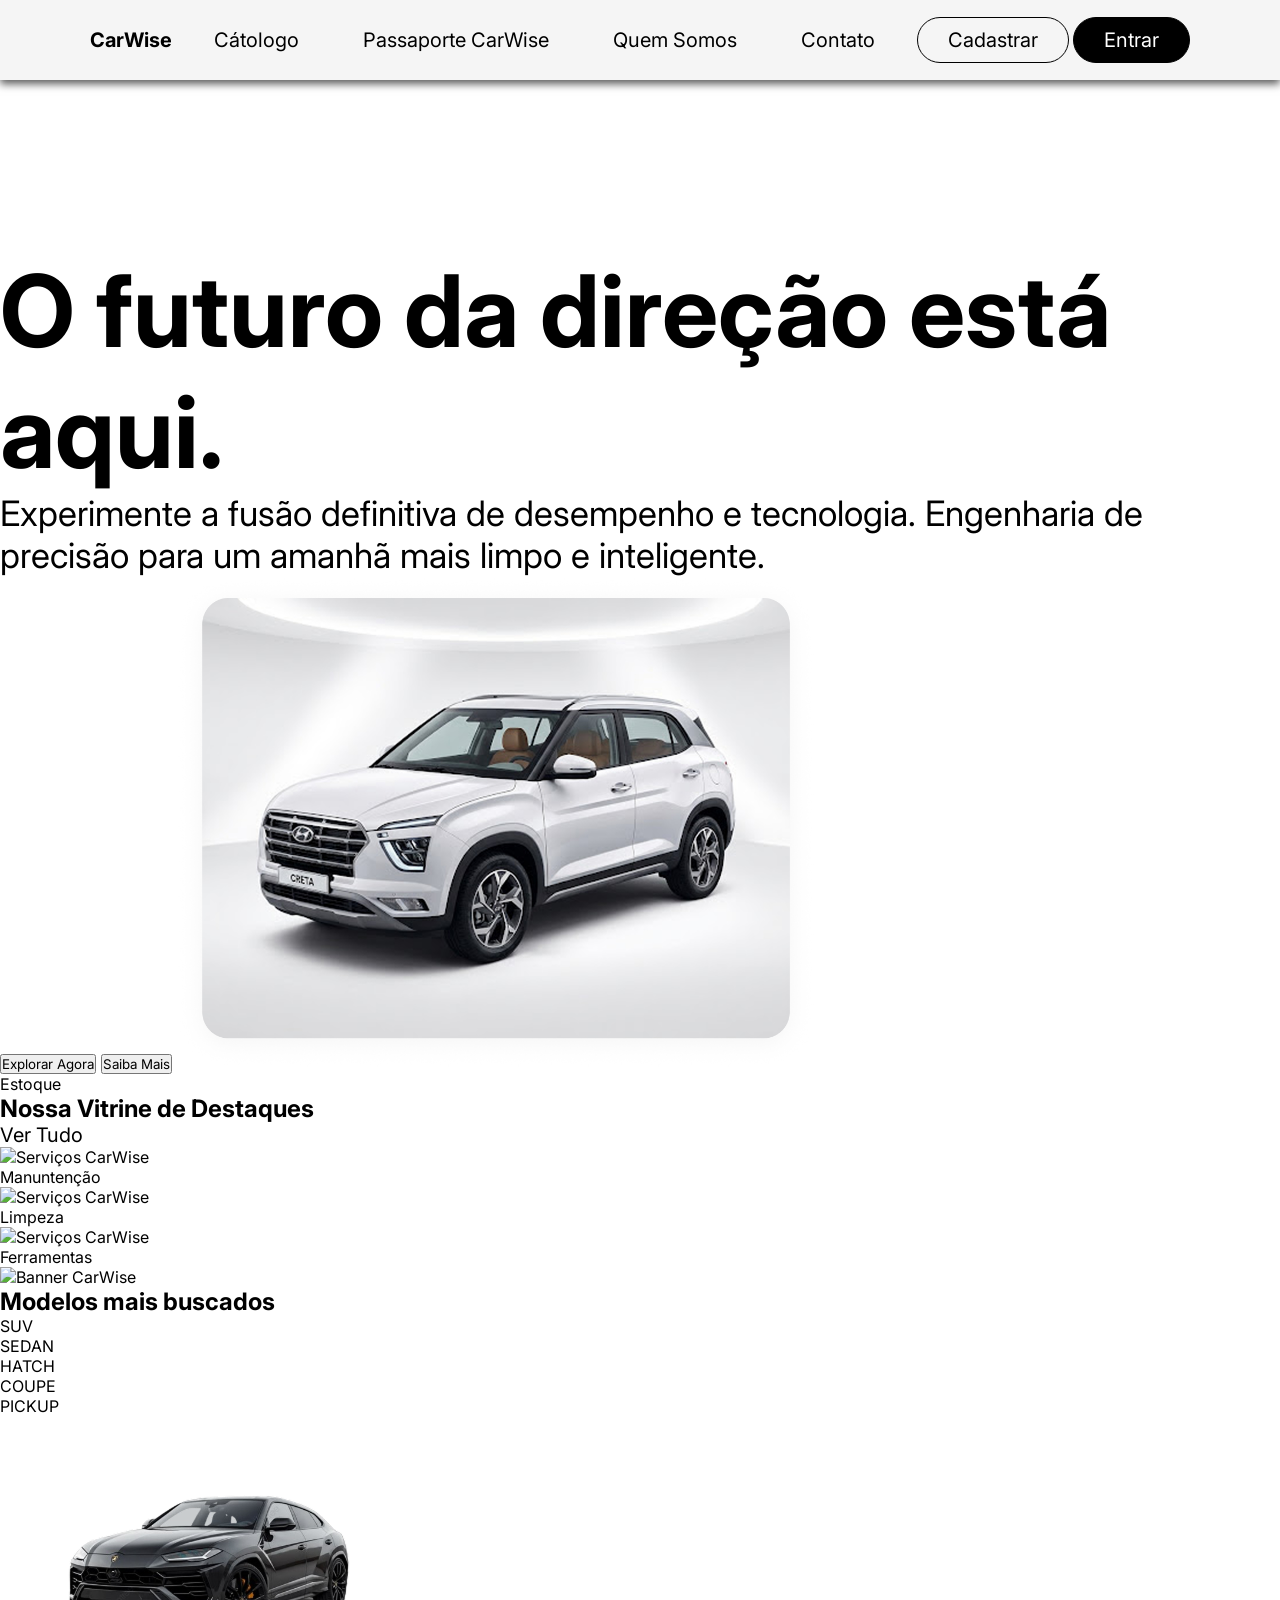
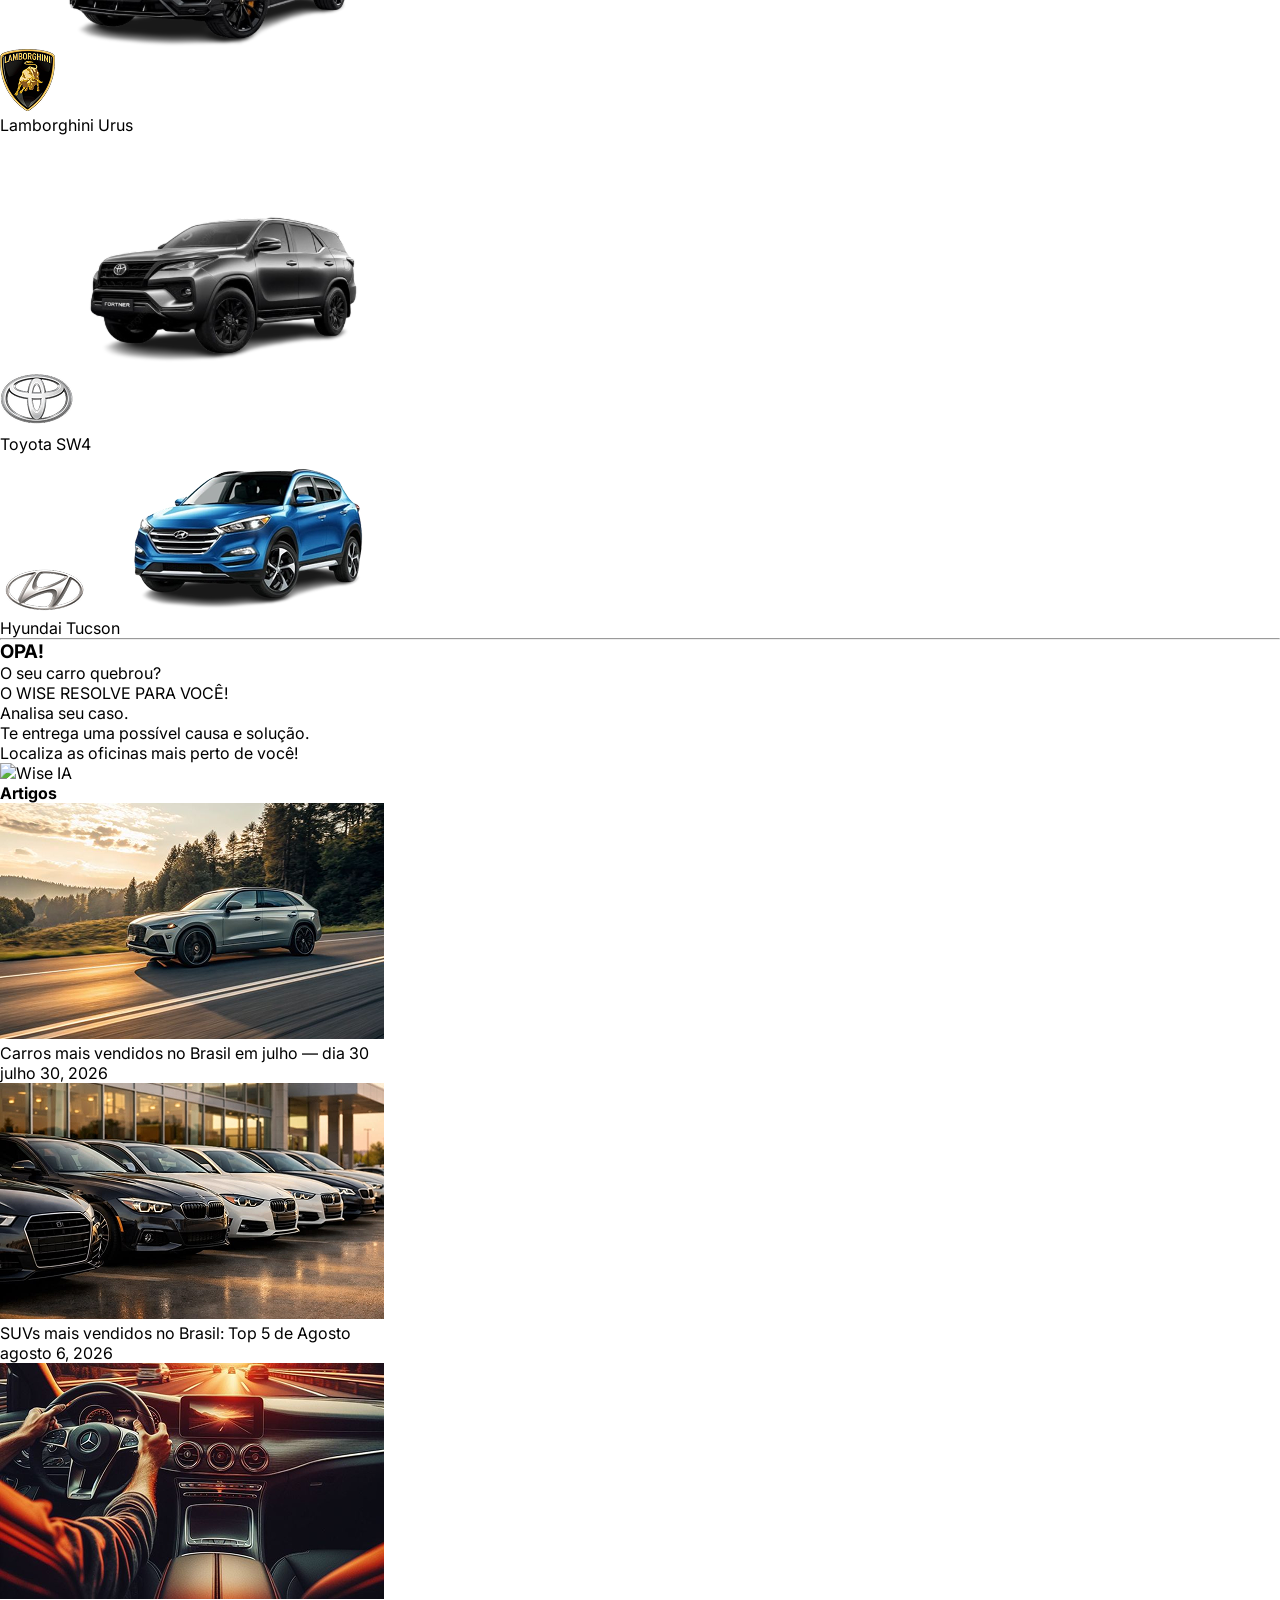
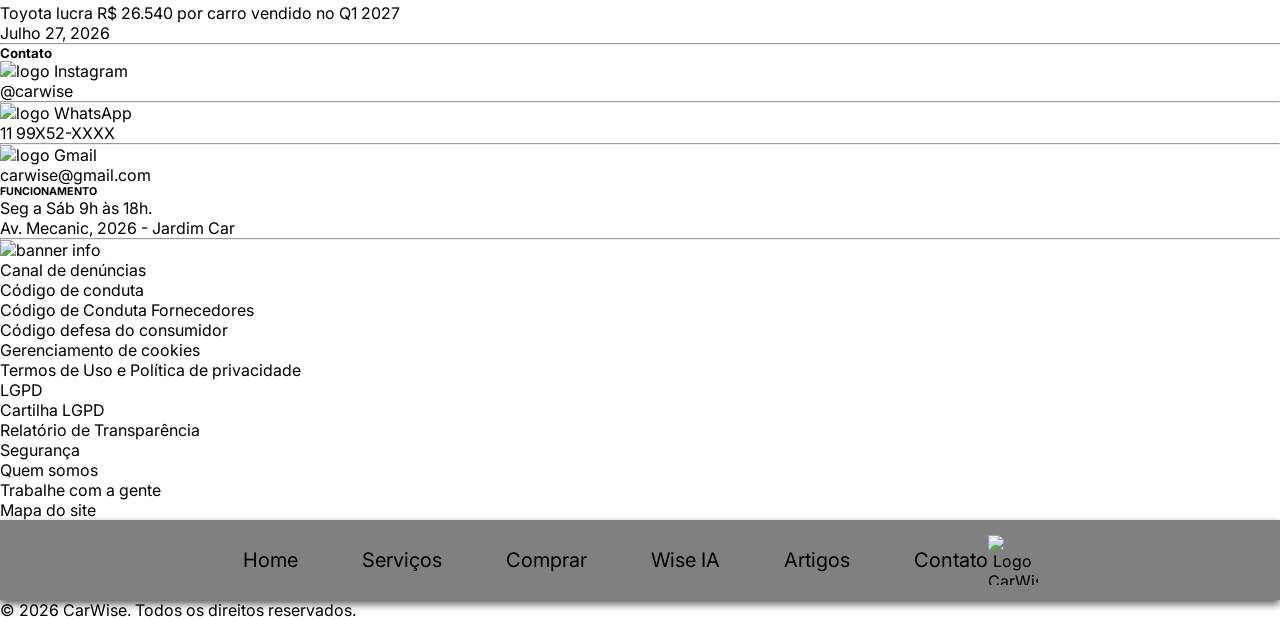
==== index.html @ f5002da4 "style(navBar):style navBar buttons" ====
<!DOCTYPE html>
<html lang="pt-br">

<head>
    <meta charset="UTF-8">
    <meta name="viewport" content="width=device-width, initial-scale=1.0">
    <title>CarWise</title>
    <link rel="stylesheet" href="assets/css/main.css">

    <link rel="preconnect" href="https://fonts.googleapis.com">
    <link rel="preconnect" href="https://fonts.gstatic.com" crossorigin>
    <link href="https://fonts.googleapis.com/css2?family=Inter:ital,opsz,wght@0,14..32,100..900;1,14..32,100..900&display=swap" rel="stylesheet">

    <!--  O 'defer' faz o script rodar só DEPOIS do HTML carregar,
   evitando erros e deixando o site mais rápido -->
    <script src="assets/js/main.js" defer></script>
</head>

<body id="home"> <!-- style="background-color: black;"> -->   <!-- ID para o link de navegação -->
    <header>
        <nav class="top_navbar"> <!-- Barra de navegação -->

                <a href="index.html"> <!-- Link para a página inicial -->
                    <p><strong>CarWise</strong></p>
                </a>    
            
            <ul class="nav-links"> <!-- Links de navegação -->
                <li><a href="#catalogo">Cátologo</a></li> 
                <li><a href="#passportecarwise">Passaporte CarWise</a></li>
                <li><a href="#comprar">Quem Somos</a></li>
                <li><a href="#wiseia">Contato</a></li>
            </ul>

            <div class="login"> <!-- Ícone de login e link para a página de login -->
                <a href="sign.html" target="_blank" class="login-cadastrar"> <button>Cadastrar</button></a>
                <a href="login.html" target="_blank" class="login-entrar"> <button>Entrar</button></a>
            </div>

            <button class="menu-button" type="button" aria-label="Abrir menu"> <!-- Botão para abrir o menu em telas menores-->
                <img src="assets/images/menu_icon.png" alt="Menu" class="menu-icon"> <!-- pessoal do back me perdoem -->
            </button>

        </nav>
    </header>

    <main>

        <section class="banner1"> <!-- Primeiro Banner do site -->

            <h1>
                O futuro da direção está aqui.
            </h1> 

            <p>Experimente a fusão definitiva de desempenho e tecnologia. Engenharia de precisão para um amanhã
                mais limpo e inteligente.
            </p>

            <a href="" target="_blank"> <button>Explorar Agora</button> </a>
            <a href="" target="_blank"> <button>Saiba Mais</button></a>


            <img src="assets/images/filhofolhas.jpg" alt="">

        </section>


        <section id="stock" class="stock"> <!-- Seção de serviços -->
            <p>Estoque</p>
            
            <h2>Nossa Vitrine de Destaques</h2>

            <a href="">Ver Tudo</a>

            <div class="stock_car_1">
                <img src="assets/images/servico_1.png" alt="Serviços CarWise">
                <p>Manuntenção</p>
            </div>

            <div class="stock_car_2">
                <img src="assets/images/servico_2.png" alt="Serviços CarWise">
                <p>Limpeza</p>
            </div>

            <div class="stock_car_3">
                <img src="assets/images/servico_3.png" alt="Serviços CarWise">
                <p>Ferramentas</p>
            </div>
        </section>

        <section class="banner2"> <!-- Segundo Banner do site -->
            <img src="assets/images/banner2.png" alt="Banner CarWise">
        </section>

        <section id="comprar" class="Catalogo"> <!-- Catálogo de modelos mais buscados -->
            <ul class="modelos_buscados"> <!-- modelos mais buscados -->
                <h2>Modelos mais buscados</h2>
                <li><p>SUV</p></li>
                <li><p>SEDAN</p></li>
                <li><p>HATCH</p></li>
                <li><p>COUPE</p></li>
                <li><p>PICKUP</p></li>
            </ul>
            <div class="lamborghini"> <!-- opção Lamborghini -->
                <img src="assets/images/lamborghini_logo.png" alt="Lamborghini">
                <img src="assets/images/lamborghini_car.png" alt="Lamborghini">
                <p>Lamborghini Urus</p> 
            </div>

            <div class="toyota"> <!-- opção Toyota -->
                <img src="assets/images/toyota_logo.png" alt="Toyota"> 
                <img src="assets/images/toyota_car.png" alt="Toyota">
                <p>Toyota SW4</p> 
            </div>

            <div class="hyundai"> <!-- opção Hyundai -->
                <img src="assets/images/hyundai_logo.png" alt="Hyundai">
                <img src="assets/images/hyundai_car.png" alt="Hyundai">
                <p>Hyundai Tucson</p> 
            </div>  
        </section>

        <hr>

        <section id="wiseia" class="wiseAi"> <!-- Seção Wise IA -->
            <h3>OPA!</h3> 
            <p>O seu carro quebrou?</p>
            <p>O WISE RESOLVE PARA VOCÊ!</p>

            <ul> <!-- Lista de funcionalidades do Wise IA -->
                <li>Analisa seu caso.</li>
                <li>Te entrega uma possível causa e solução.</li>
                <li>Localiza as oficinas mais perto de você!</li>
            </ul>
            
            <img src="assets/images/wise_man.png" alt="Wise IA">
        </section>

        <section id="artigos" class="artigos"> <!-- Seção de Artigos -->

            <h4>Artigos</h4>

            <div class="artigo1">
                <img src="assets/images/art1.png" alt="Artigo 1">
                <p>Carros mais vendidos no Brasil em julho — dia 30</p>
                <p>julho 30, 2026</p>
            </div>

            <div class="artigo2">
                <img src="assets/images/art2.png" alt="Artigo 2">
                <p>SUVs mais vendidos no Brasil: Top 5 de Agosto</p>
                <p>agosto 6, 2026</p>
            </div>

            <div class="artigo3">
                <img src="assets/images/art3.png" alt="Artigo 3">
                <p>Toyota lucra R$ 26.540 por carro vendido no Q1 2027</p> 
                <p>Julho 27, 2026</p>
            </div>
        </section>

        <hr>

        <section id="contato" class="contato"> <!-- Seção de Contato -->
            <h5>Contato</h5>
            <div class="secao1">

                <div class="instagram">
                    <img src="assets/images/instagram.png" alt="logo Instagram">
                    <p>@carwise</p>
                </div>

                <hr>

                <div class="whatsapp">
                    <img src="assets/images/whatsapp.png" alt="logo WhatsApp">
                    <p>11 99X52-XXXX</p>
                </div>

                <hr>

                <div class="gmail">
                    <img src="assets/images/o-email.png" alt="logo Gmail">
                    <p>carwise@gmail.com</p>
                </div>

            </div>

            <div class="linha-vertical"></div>

            <div class="secao2">
                <h6>FUNCIONAMENTO</h6>
                <p>Seg a Sáb 9h às 18h.</p>
                <p>Av. Mecanic, 2026 - Jardim Car</p>
            </div>
        </section>

        <hr>

        <section class="infos"> <!-- Seção de informações adicionais -->
            <img src="assets/images/bannerinfo.png" alt="banner info">
            <ul>
                <li>Canal de denúncias</li>
                <li>Código de conduta</li>
                <li>Código de Conduta Fornecedores</li>
                <li>Código defesa do consumidor</li>
                <li>Gerenciamento de cookies</li>
                <li> Termos de Uso e Política de privacidade</li>
                <li>LGPD</li>
                <li>Cartilha LGPD</li>
                <li>Relatório de Transparência</li>
                <li>Segurança</li>
                <li>Quem somos</li>
                <li>Trabalhe com a gente</li>
                <li>Mapa do site</li>
            </ul>
        </section>
    </main>
     <footer> <!-- Rodapé do site -->
            <nav  class="end_nav_bar"> <!-- Barra de navegação final -->
                <ul class="nav-links"> <!-- Links de navegação -->
                    <li><a href="#home">Home</a></li> 
                    <li><a href="#servicos">Serviços</a></li>
                    <li><a href="#comprar">Comprar</a></li>
                    <li><a href="#wiseia">Wise IA</a></li>
                    <li><a href="#artigos">Artigos</a></li>
                    <li><a href="#contato">Contato</a></li>
                </ul>

                <img src="assets/images/icon_azul.png" alt="Logo CarWise" class="logo">
                
            </nav>
            <p>© 2026 CarWise. Todos os direitos reservados.</p> </footer>
        </footer>
</body>
</html>
---- assets/css/main.css ----
* { /* aplica regra a todos os elementos */
    margin: 0;
    padding: 0;
    box-sizing: border-box;
    font-family: "Inter", sans-serif;
}

html, body { /* esconder barra de rolagem horizontal*/
    overflow-x: hidden;
}

#home {
    background-color: #FFFF;
}

nav { /* Se o vs pedir pra você colocar position:fixed aqui não escute!!!!!! */
    background-color: gray;
    display: flex;
    justify-content: space-between;
    padding: 0 7%;
    align-items: center; 
    box-shadow: 0px 4px 8px rgba(0, 0, 0, 0.644);
    Width: 100%;
    height: 80px;
    text-align: center;
    z-index: 2;
}

.top_navbar {
    background-color: whitesmoke;
    position: fixed;
    display: flex;
    justify-content: space-between;
    padding: 0 7%;
    align-items: center; 
    box-shadow: 0px 4px 8px rgba(0, 0, 0, 0.644);
    width: 100%;
    height: 80px;
    text-align: center;
    top: 0px;
    left: 0px;
    z-index: 2;
}

.end_nav_bar {
    background-color: gray;
    display: flex;
    justify-content: center;
    padding: 0 7%;
    align-items: center; 
    box-shadow: 0px 4px 8px rgba(0, 0, 0, 0.644);
    width: 100%;
    height: 80px;
    text-align: center;
    z-index: 2;
}

.nav-links {
    display: flex;
    justify-content: center;
    align-items: center;
    list-style: none;
    gap: 5vw;
}

.login a button {
    border: 1px solid #000000;
    border-radius: 60px;
    padding: 10px 30px;
    text-decoration: none;
    font-size: 20px;
}

.login-cadastrar button {
    background-color: transparent;
}

.login-entrar button {
    background-color: black;
    color: white;
}

.menu-button { /* Estilo do botão do menu */
    display: none;
}

.menu-icon { /* Estilo do ícone do menu */
    width: 35px;
    height: 35px;
}

@media (max-width: 1245px) { /* Estilos para telas com largura máxima de 1245px */
    .nav-links,
    .login {
        display: none;
    }

    .menu-button {
        display: block;
        background: transparent;
        border: none;
    }

    .end_nav_bar {
        display: none;
    }
}

a {
    text-decoration: none;
    color: black;
    font-size: 20px;
}

.logo {
    width: 50px;
    height: 50px;
}

.logo a {
    font-family: 'Segoe UI', Tahoma, Geneva, Verdana, sans-serif;
    display: flex;
    align-items: center;
    gap: 10px;
}

.banner1 img {
    width: 50%;
    height: 50%;
}

.search-bar {
    position: relative;
    max-width: 1000px;
    margin: 30px auto 0;
    margin-top: 160px;
    display: flex;
    align-items: center;
    background: #737373;
    border: 2px solid #0c007B;
    border-radius: 999px;
    overflow: hidden;
}

.search-button {
    width: 72px;
    height: 72px;
    border: none;
    background: transparent;
    cursor: pointer;
    align-items: center;
    justify-content: center;
}

.search-bar input {
    flex: 1;
    height: 72px;
    border: none;
    outline: none;
    background: transparent;
    color: #fff;
    font-size: 25px;
}

.search-bar input::placeholder {
    color: white;
}

h1 {
    color: black;
    font-size: 100px;
    text-align: left;
    margin-top: 250px;
}

.banner1 p {
    color: black;
    font-size: 35px;
    text-align: left;
}

.serviços {
    color: white;
    font-size: 50px;
    text-align: center;
}

.servico_1, .servico_2, .servico_3 {
    display: inline-block;
    width: 300px;
    height: 300px;
    margin: 100px;
}

.servico_1 img, .servico_2 img, .servico_3 img {
    width: 110%;
    height: auto; /* Mantém a proporção da imagem para não distorcer */
    object-fit: contain; /* Garante que a imagem se ajuste bem dentro do espaço */
    margin-bottom: 15px;
}
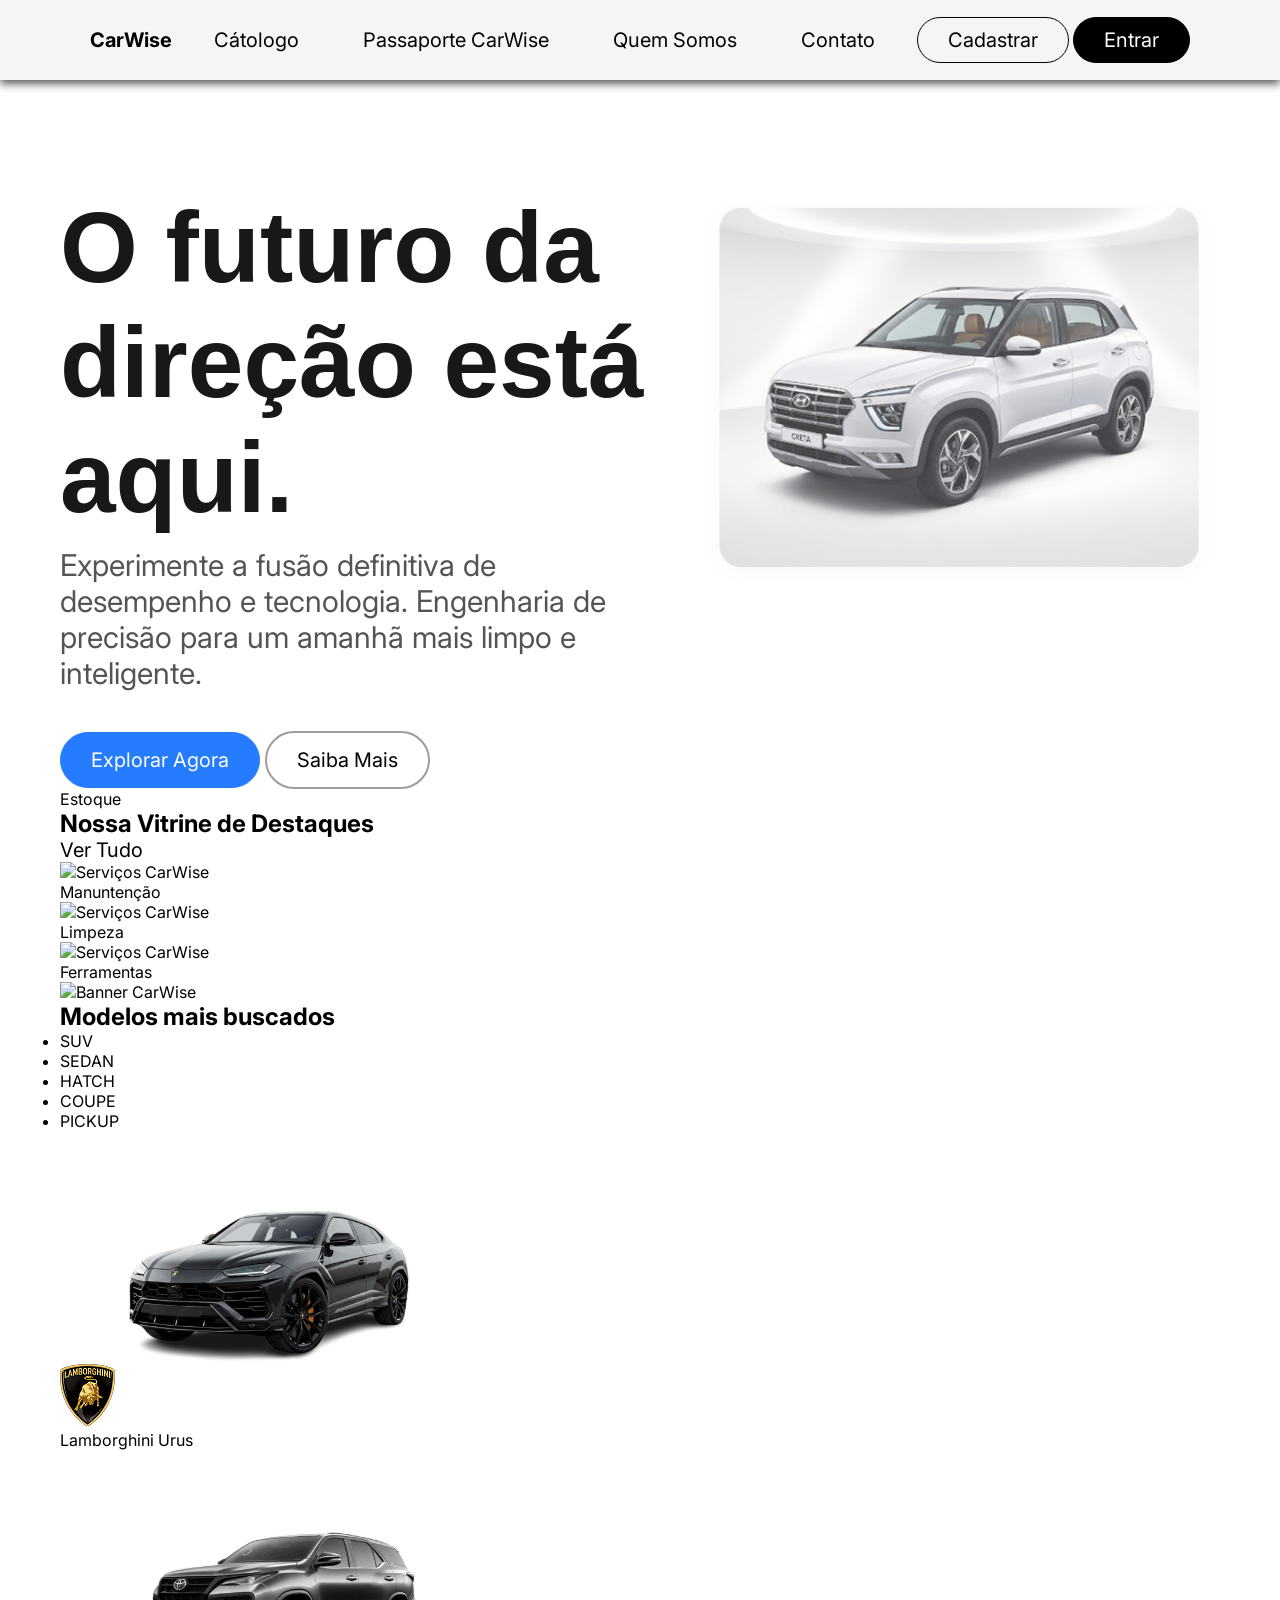
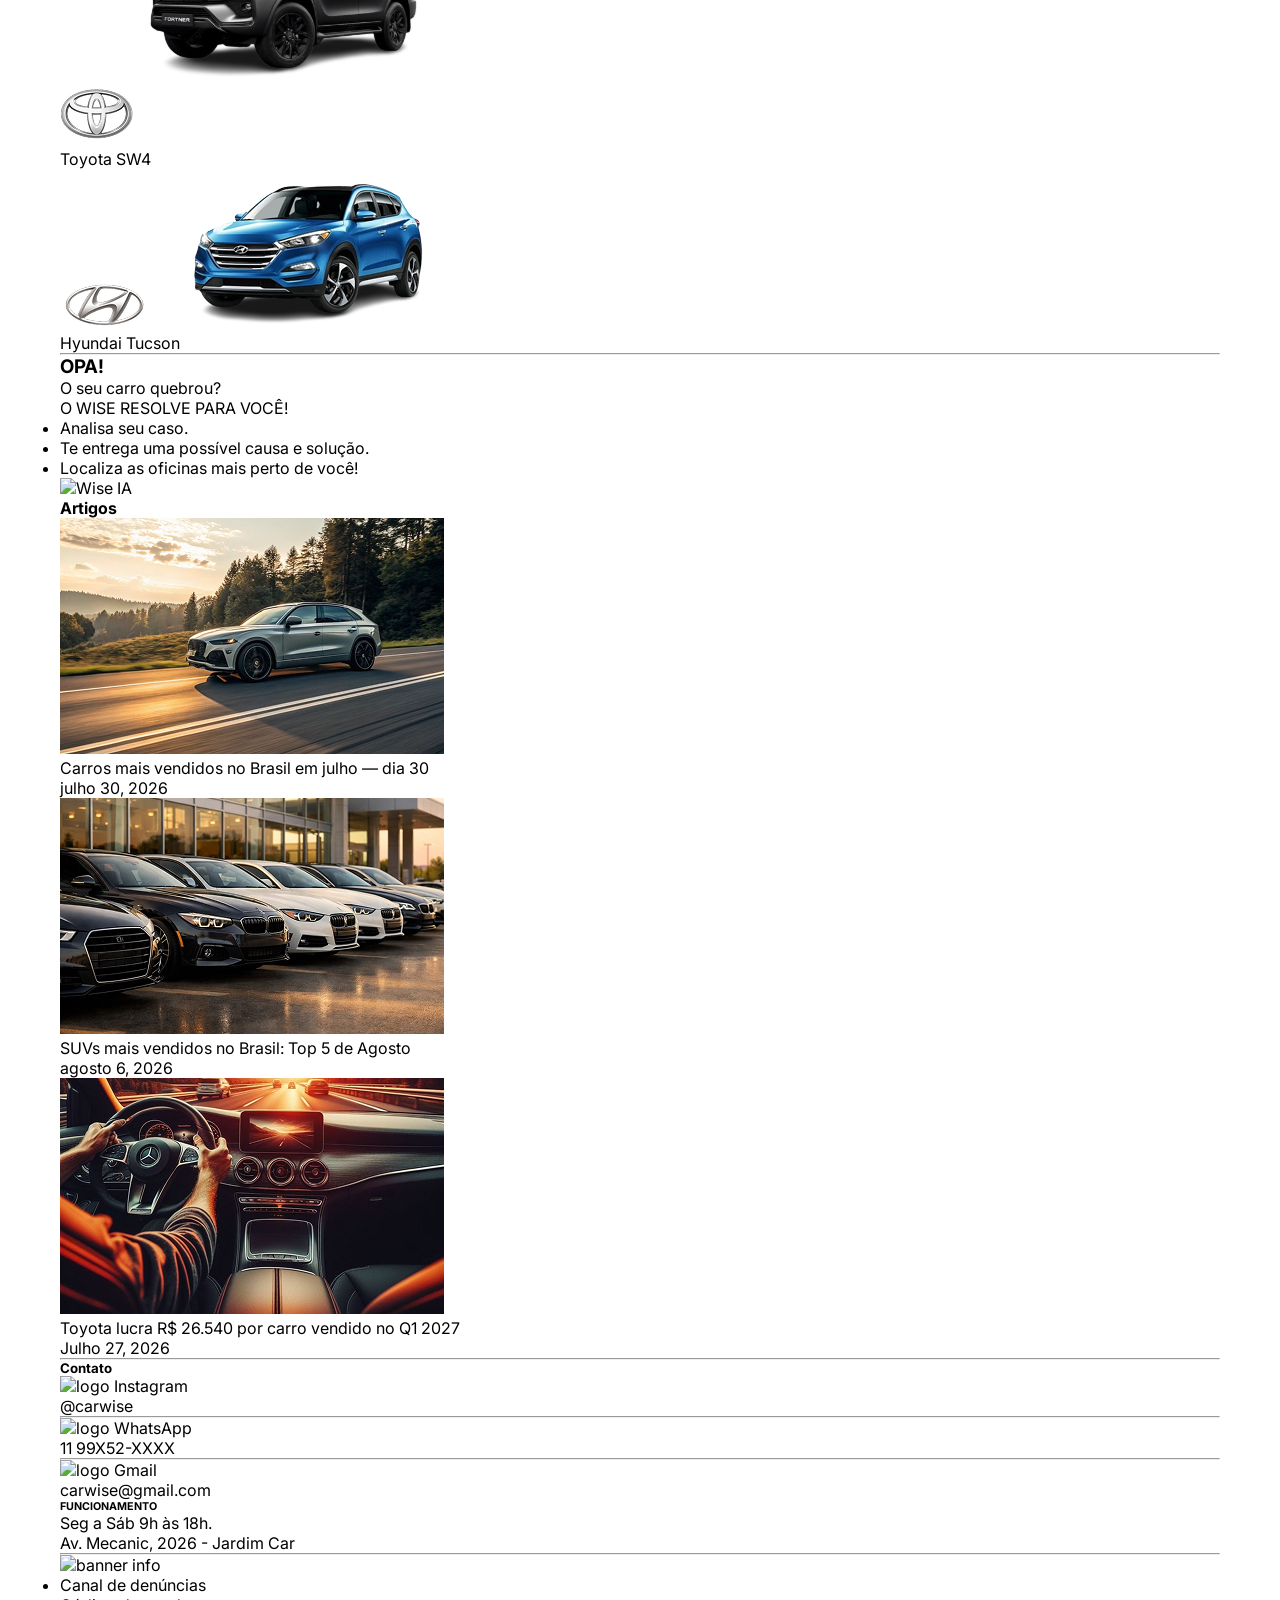
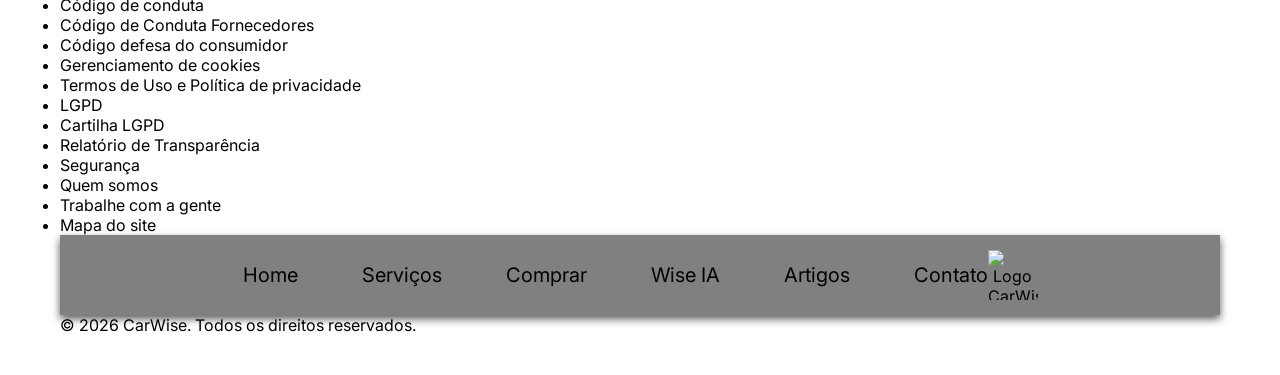
==== commit 5e52ba1a: "style(Hero Banner):style Hero Banner" ====
--- a/index.html
+++ b/index.html
@@ -46,18 +46,18 @@
     <main>
 
         <section class="banner1"> <!-- Primeiro Banner do site -->
-
-            <h1>
-                O futuro da direção está aqui.
-            </h1> 
-
-            <p>Experimente a fusão definitiva de desempenho e tecnologia. Engenharia de precisão para um amanhã
-                mais limpo e inteligente.
-            </p>
-
-            <a href="" target="_blank"> <button>Explorar Agora</button> </a>
-            <a href="" target="_blank"> <button>Saiba Mais</button></a>
-
+            <div>
+                <h1>
+                    O futuro da direção está aqui.
+                </h1> 
+
+                <p>Experimente a fusão definitiva de desempenho e tecnologia. Engenharia de precisão para um amanhã
+                    mais limpo e inteligente.
+                </p>
+
+                <a href="" target="_blank" class="banner1-explorar"> <button>Explorar Agora</button> </a>
+                <a href="" target="_blank" class="banner1-saibamais"> <button>Saiba Mais</button></a>
+            </div>
 
             <img src="assets/images/filhofolhas.jpg" alt="">
 
--- a/assets/css/main.css
+++ b/assets/css/main.css
@@ -7,6 +7,7 @@
 
 html, body { /* esconder barra de rolagem horizontal*/
     overflow-x: hidden;
+    padding: 20px 30px;
 }
 
 #home {
@@ -124,9 +125,55 @@
     gap: 10px;
 }
 
+.banner1 {
+    display: flex;
+    justify-content: left;
+    margin-top: 150px;
+}
+
+.banner1 div {
+    margin-right: 40px;
+}
+
+.banner1 div h1 {
+    color: #181818;
+    font-size: 100px;
+    font-family: Verdana, Geneva, Tahoma, sans-serif;
+}
+
+.banner1 div p {
+    color: rgb(85, 84, 84);
+    font-size: 30px;
+    margin-top: 12px;
+}
+
 .banner1 img {
-    width: 50%;
-    height: 50%;
+    width: 45%;
+    height: 45%;
+    opacity: 75%;
+}
+
+.banner1 button {
+    text-decoration: none;
+    padding: 15px 30px;
+    font-size: 20px;
+    margin-top: 40px;
+    border-radius: 60px;
+
+}
+
+.banner1-explorar button{
+    color: white;
+    background-color: #257cff;
+    border: 1px solid #257cff;
+    box-shadow: #000000;
+}
+
+.banner1-saibamais button {
+    color: black;
+    background-color: transparent;
+    border: 2px solid rgb(156, 156, 156);
+    box-shadow: #000000;
 }
 
 .search-bar {
@@ -166,19 +213,6 @@
     color: white;
 }
 
-h1 {
-    color: black;
-    font-size: 100px;
-    text-align: left;
-    margin-top: 250px;
-}
-
-.banner1 p {
-    color: black;
-    font-size: 35px;
-    text-align: left;
-}
-
 .serviços {
     color: white;
     font-size: 50px;
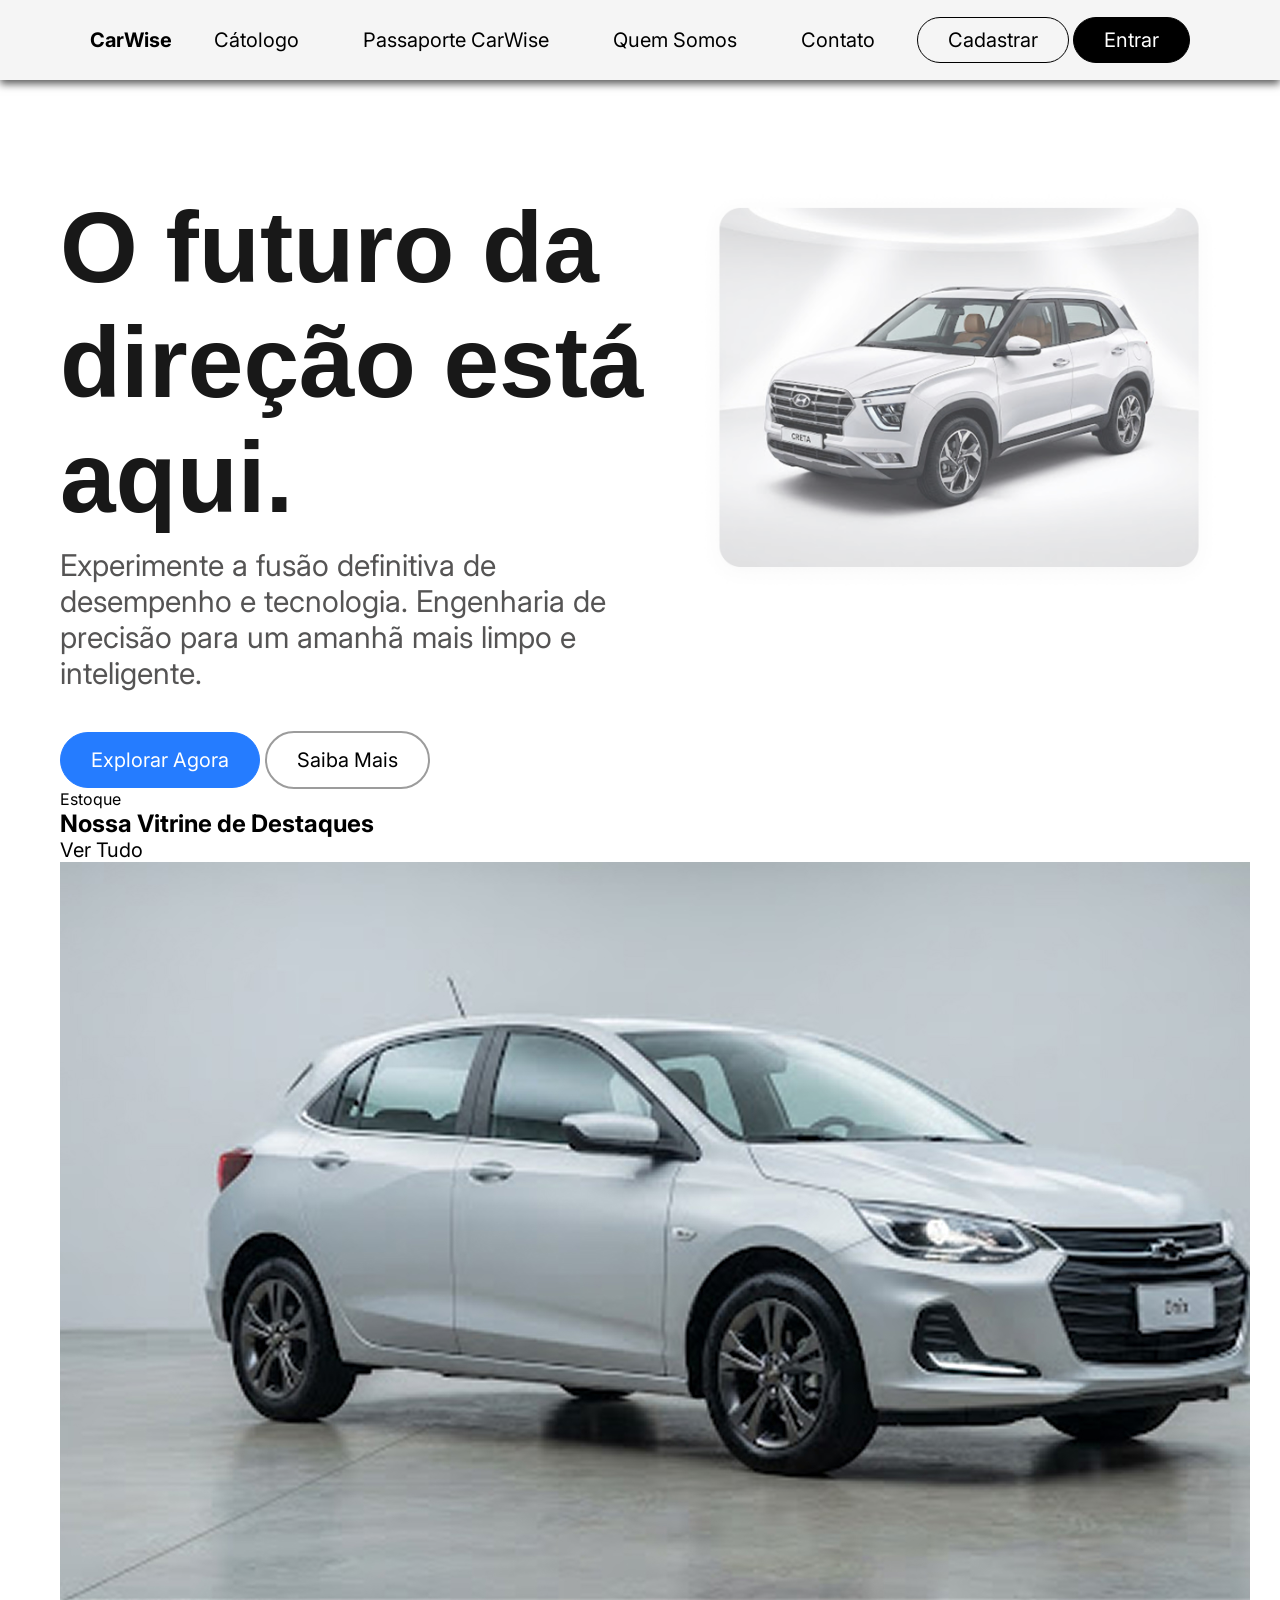
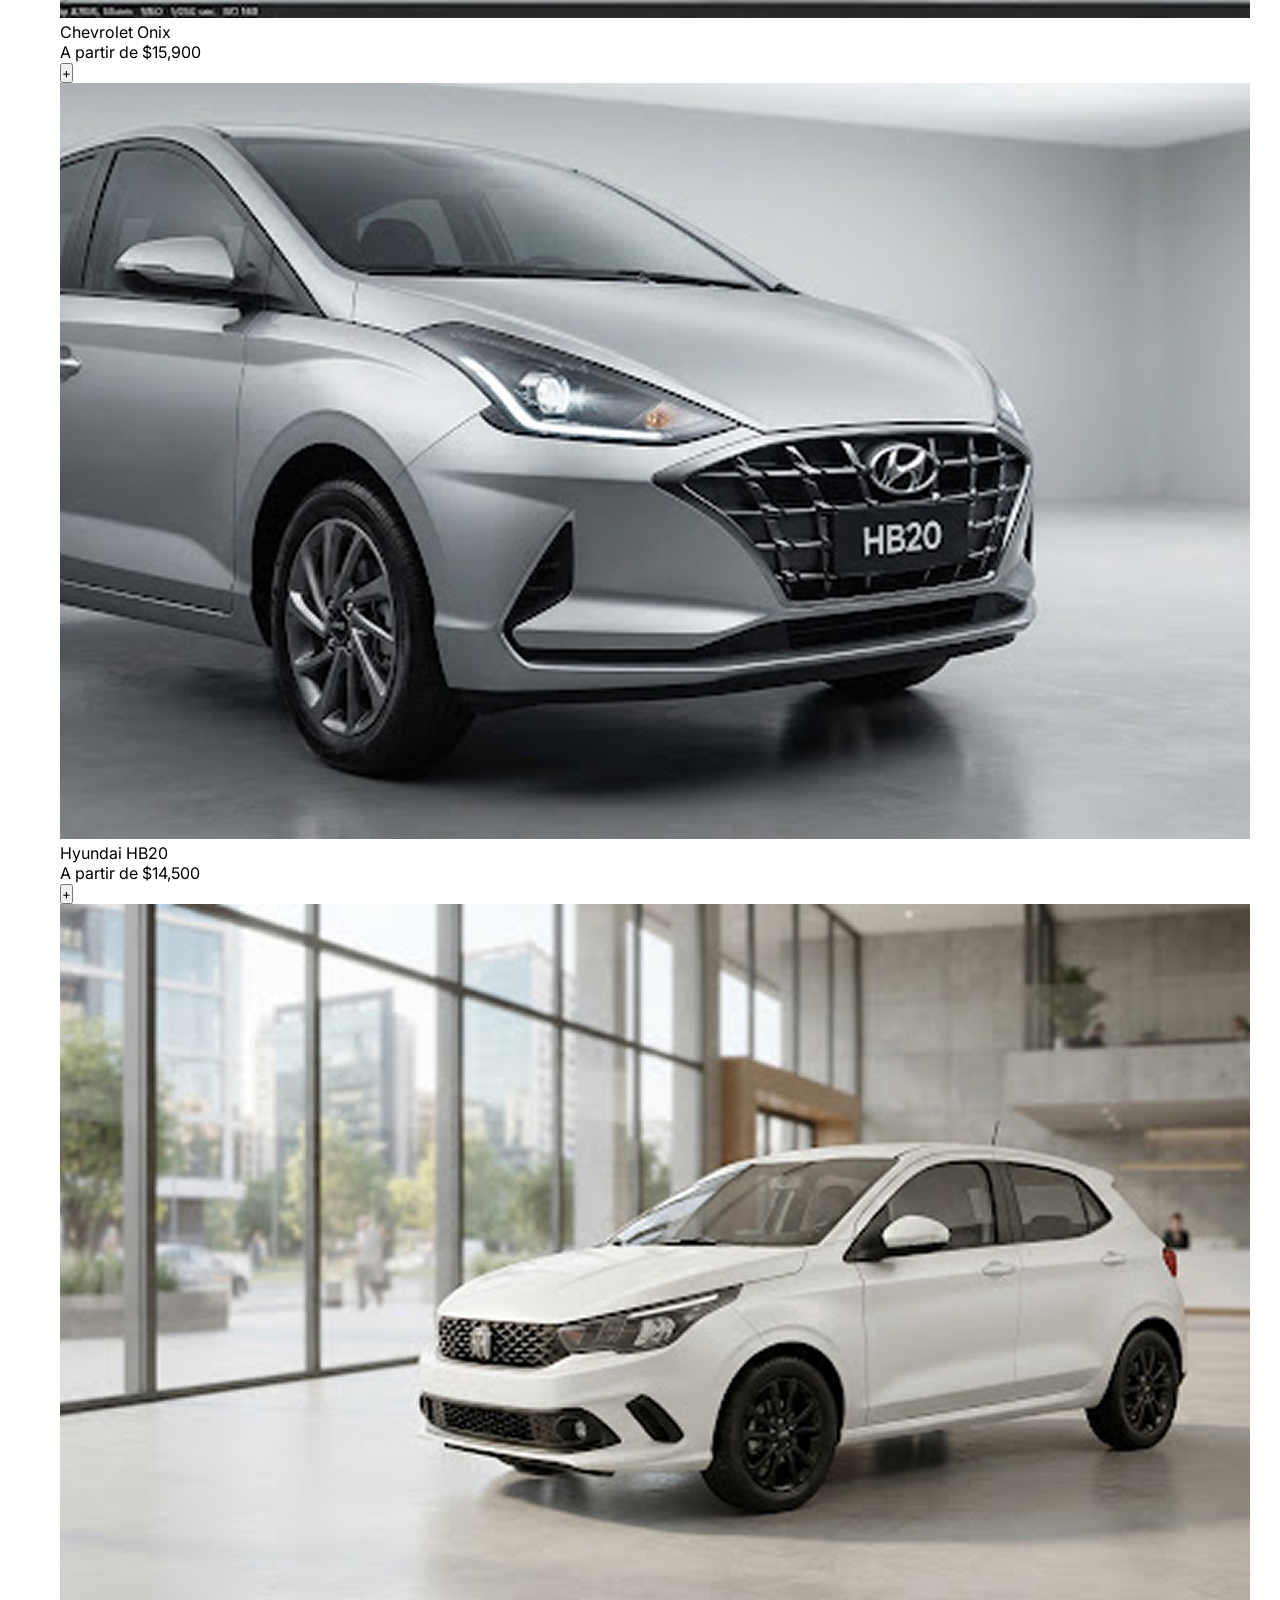
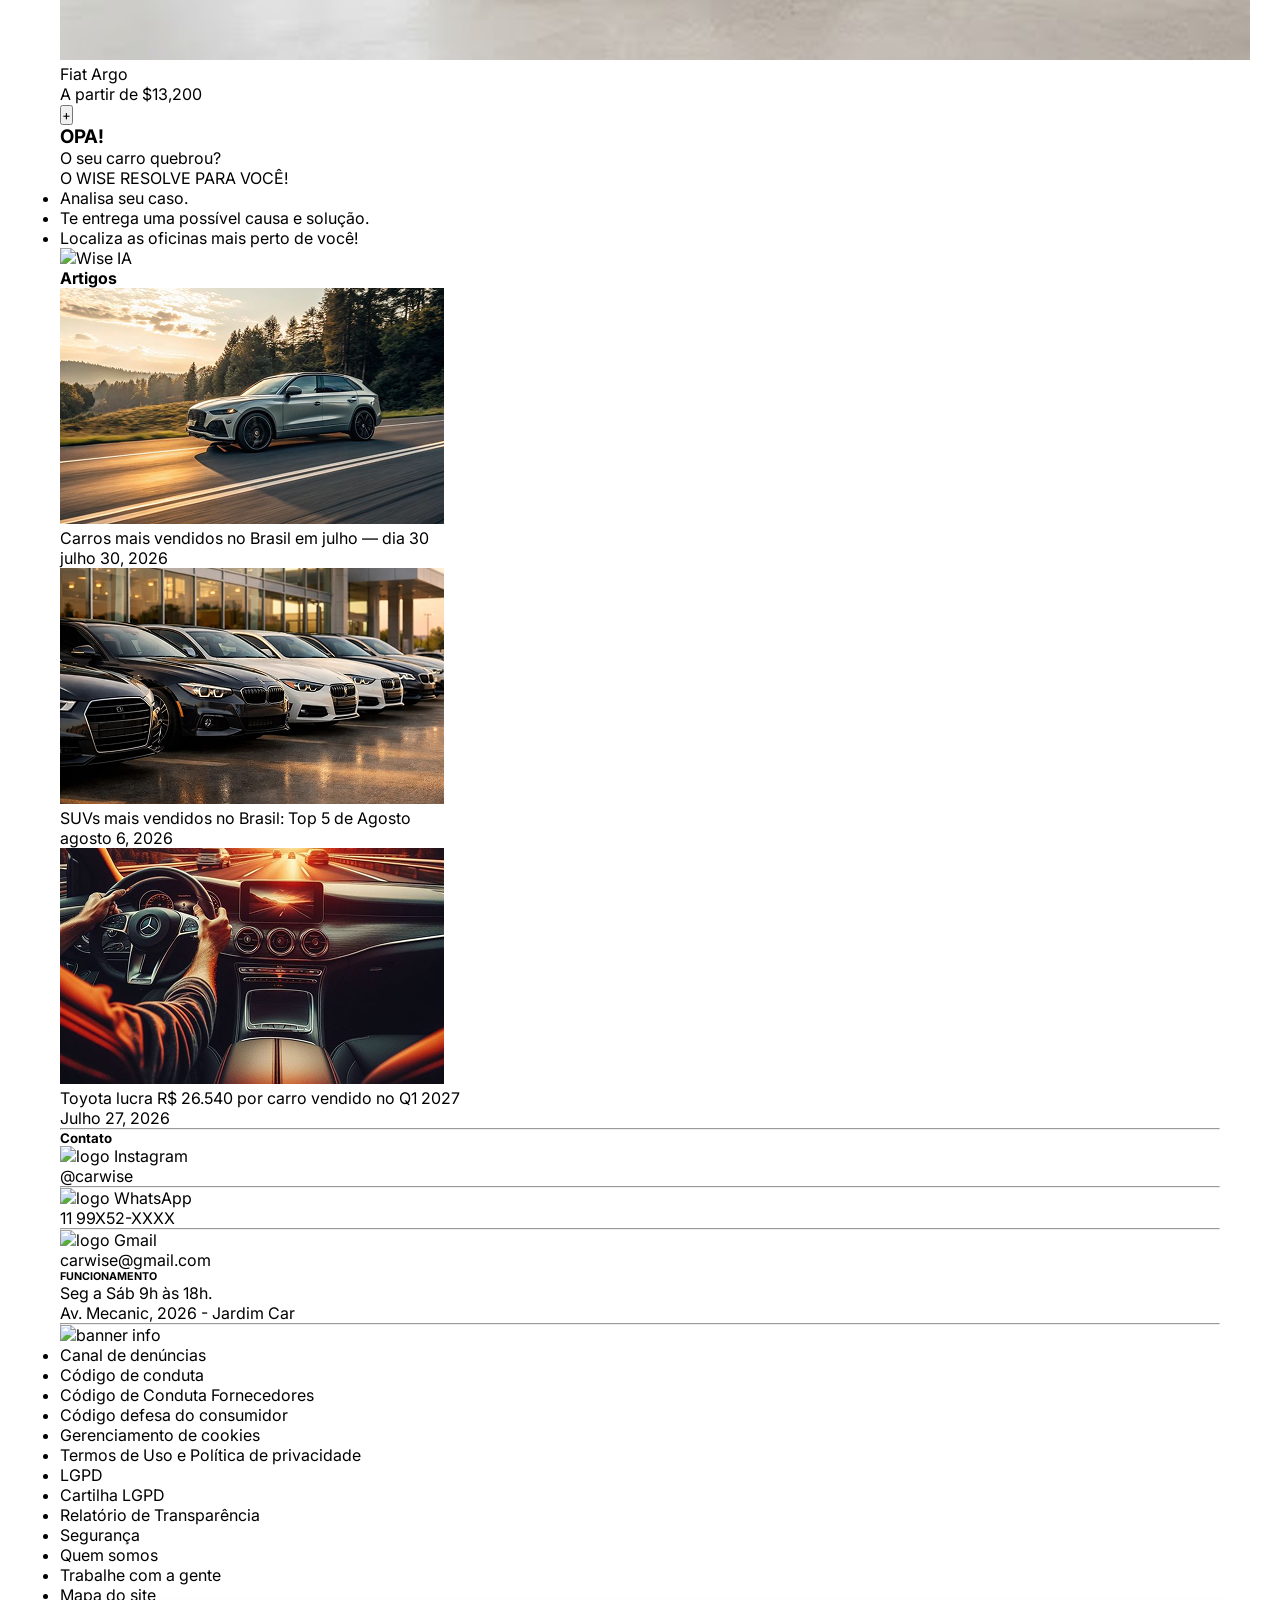
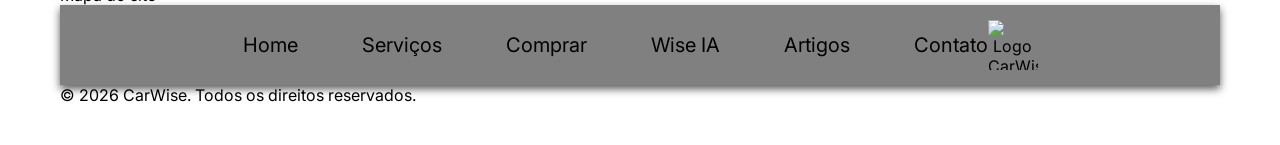
==== commit f050daf4: "Remove a section banner2 e adciona as iamgens da seção catalogo" ====
--- a/index.html
+++ b/index.html
@@ -72,56 +72,44 @@
             <a href="">Ver Tudo</a>
 
             <div class="stock_car_1">
-                <img src="assets/images/servico_1.png" alt="Serviços CarWise">
-                <p>Manuntenção</p>
+
+                <img src="assets/images/chevrolet.jpg" alt="Serviços CarWise">
+                <p class="car_name">Chevrolet Onix</p>
+                <p class="car_price">A partir de $15,900</p>
+
+                <button class="botao_add" type="button">
+                    +
+                </button>
+                
             </div>
 
             <div class="stock_car_2">
-                <img src="assets/images/servico_2.png" alt="Serviços CarWise">
-                <p>Limpeza</p>
+
+                <img src="assets/images/hyundai.jpg" alt="Serviços CarWise">
+                <p class="car_name">Hyundai HB20</p>
+                <p class="car_price">A partir de $14,500</p>
+
+                <button class="botao_add" type="button">
+                    +
+                </button>
+
             </div>
 
             <div class="stock_car_3">
-                <img src="assets/images/servico_3.png" alt="Serviços CarWise">
-                <p>Ferramentas</p>
-            </div>
-        </section>
-
-        <section class="banner2"> <!-- Segundo Banner do site -->
-            <img src="assets/images/banner2.png" alt="Banner CarWise">
-        </section>
-
-        <section id="comprar" class="Catalogo"> <!-- Catálogo de modelos mais buscados -->
-            <ul class="modelos_buscados"> <!-- modelos mais buscados -->
-                <h2>Modelos mais buscados</h2>
-                <li><p>SUV</p></li>
-                <li><p>SEDAN</p></li>
-                <li><p>HATCH</p></li>
-                <li><p>COUPE</p></li>
-                <li><p>PICKUP</p></li>
-            </ul>
-            <div class="lamborghini"> <!-- opção Lamborghini -->
-                <img src="assets/images/lamborghini_logo.png" alt="Lamborghini">
-                <img src="assets/images/lamborghini_car.png" alt="Lamborghini">
-                <p>Lamborghini Urus</p> 
-            </div>
-
-            <div class="toyota"> <!-- opção Toyota -->
-                <img src="assets/images/toyota_logo.png" alt="Toyota"> 
-                <img src="assets/images/toyota_car.png" alt="Toyota">
-                <p>Toyota SW4</p> 
-            </div>
-
-            <div class="hyundai"> <!-- opção Hyundai -->
-                <img src="assets/images/hyundai_logo.png" alt="Hyundai">
-                <img src="assets/images/hyundai_car.png" alt="Hyundai">
-                <p>Hyundai Tucson</p> 
-            </div>  
-        </section>
-
-        <hr>
+
+                <img src="assets/images/fiat.jpg" alt="Serviços CarWise">
+                <p class="car_name">Fiat Argo</p>
+                <p class="car_price">A partir de $13,200</p>
+
+                <button class="botao_add" type="button">
+                    +
+                </button>
+
+            </div>
+        </section>
 
         <section id="wiseia" class="wiseAi"> <!-- Seção Wise IA -->
+            <div ></div>
             <h3>OPA!</h3> 
             <p>O seu carro quebrou?</p>
             <p>O WISE RESOLVE PARA VOCÊ!</p>
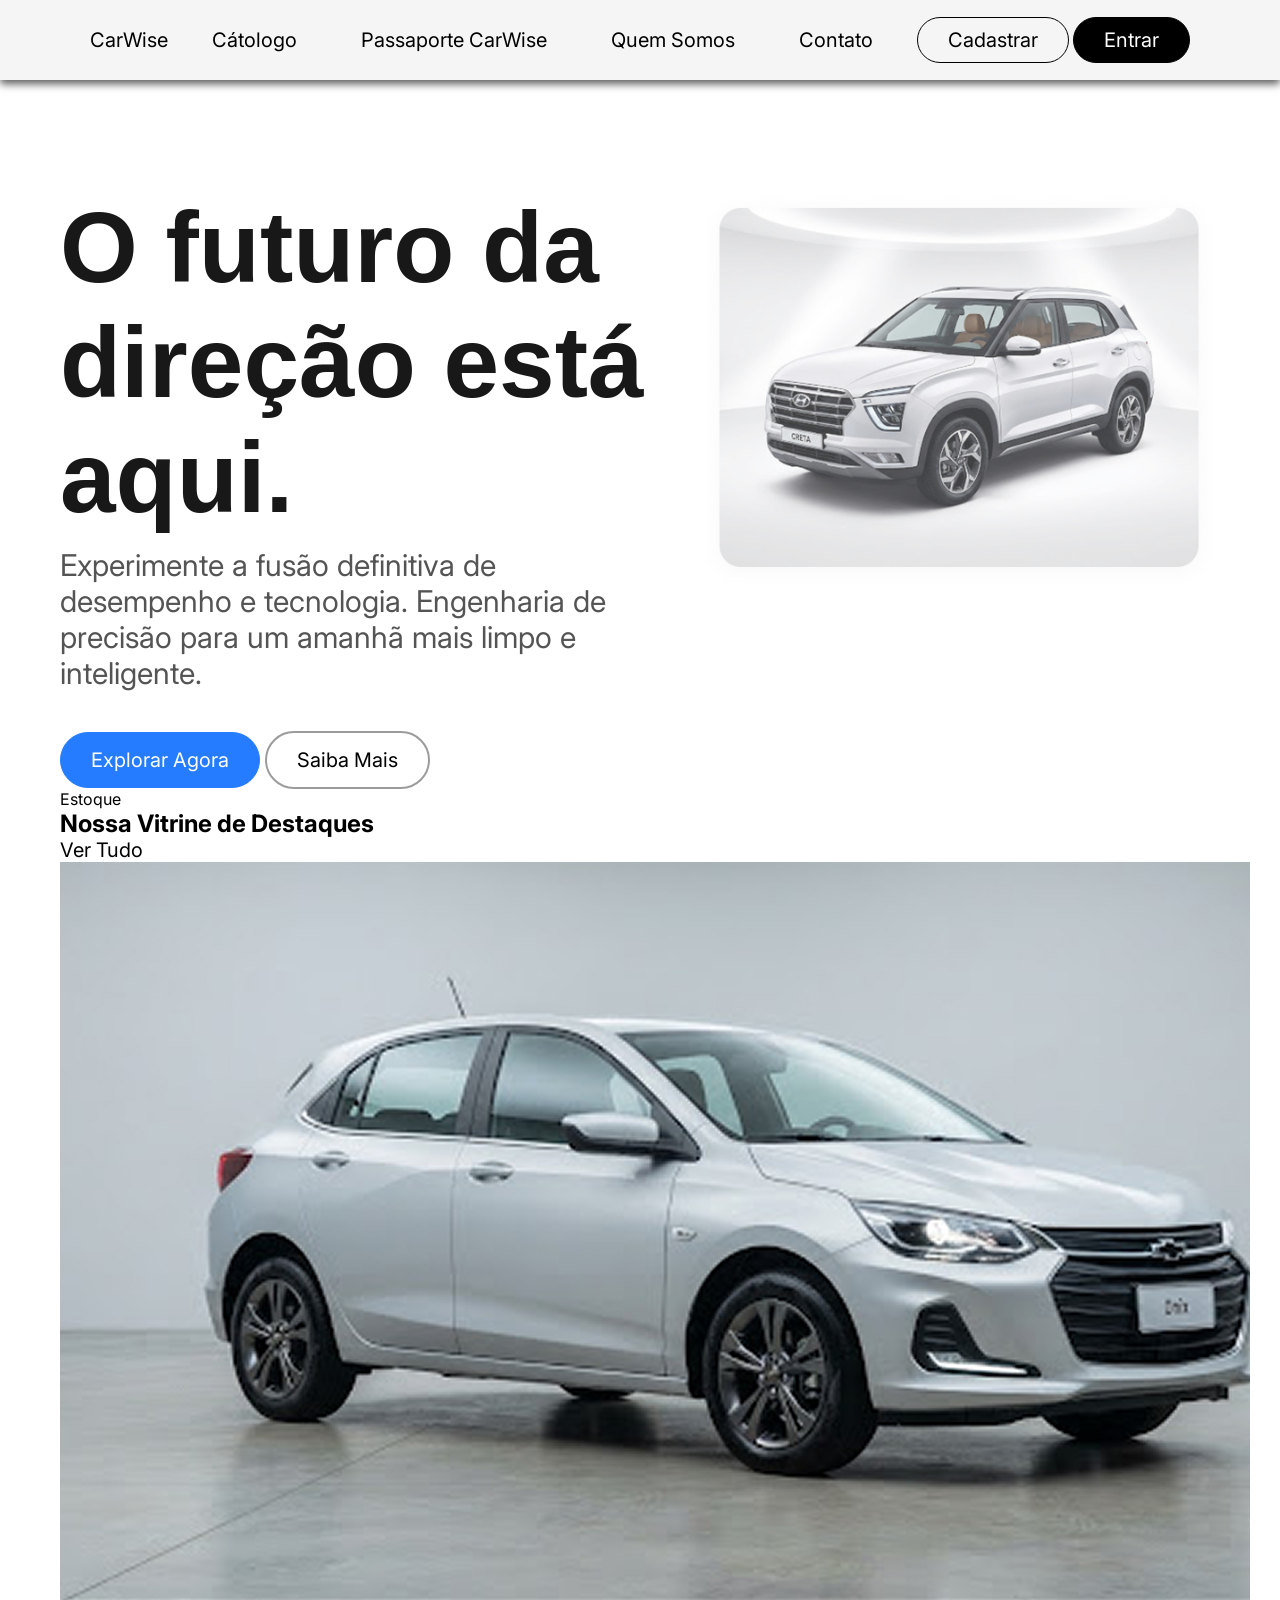
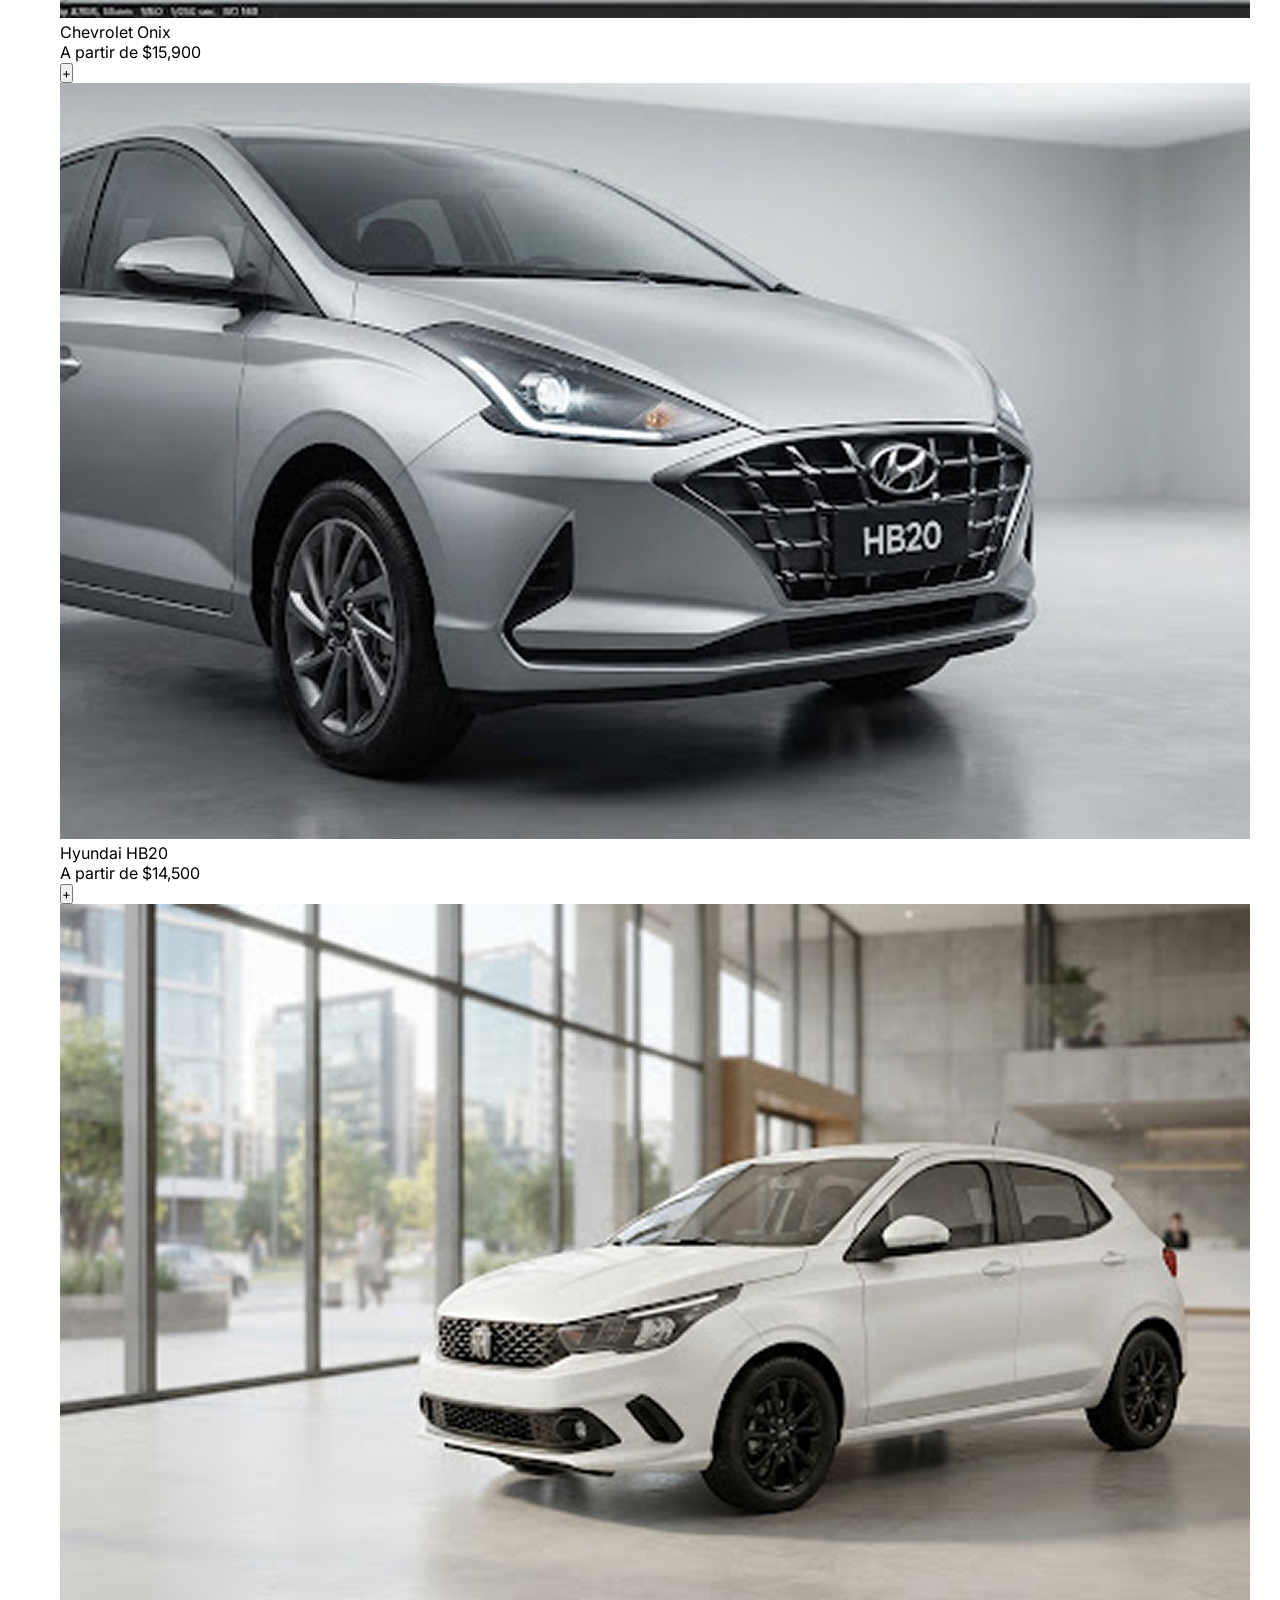
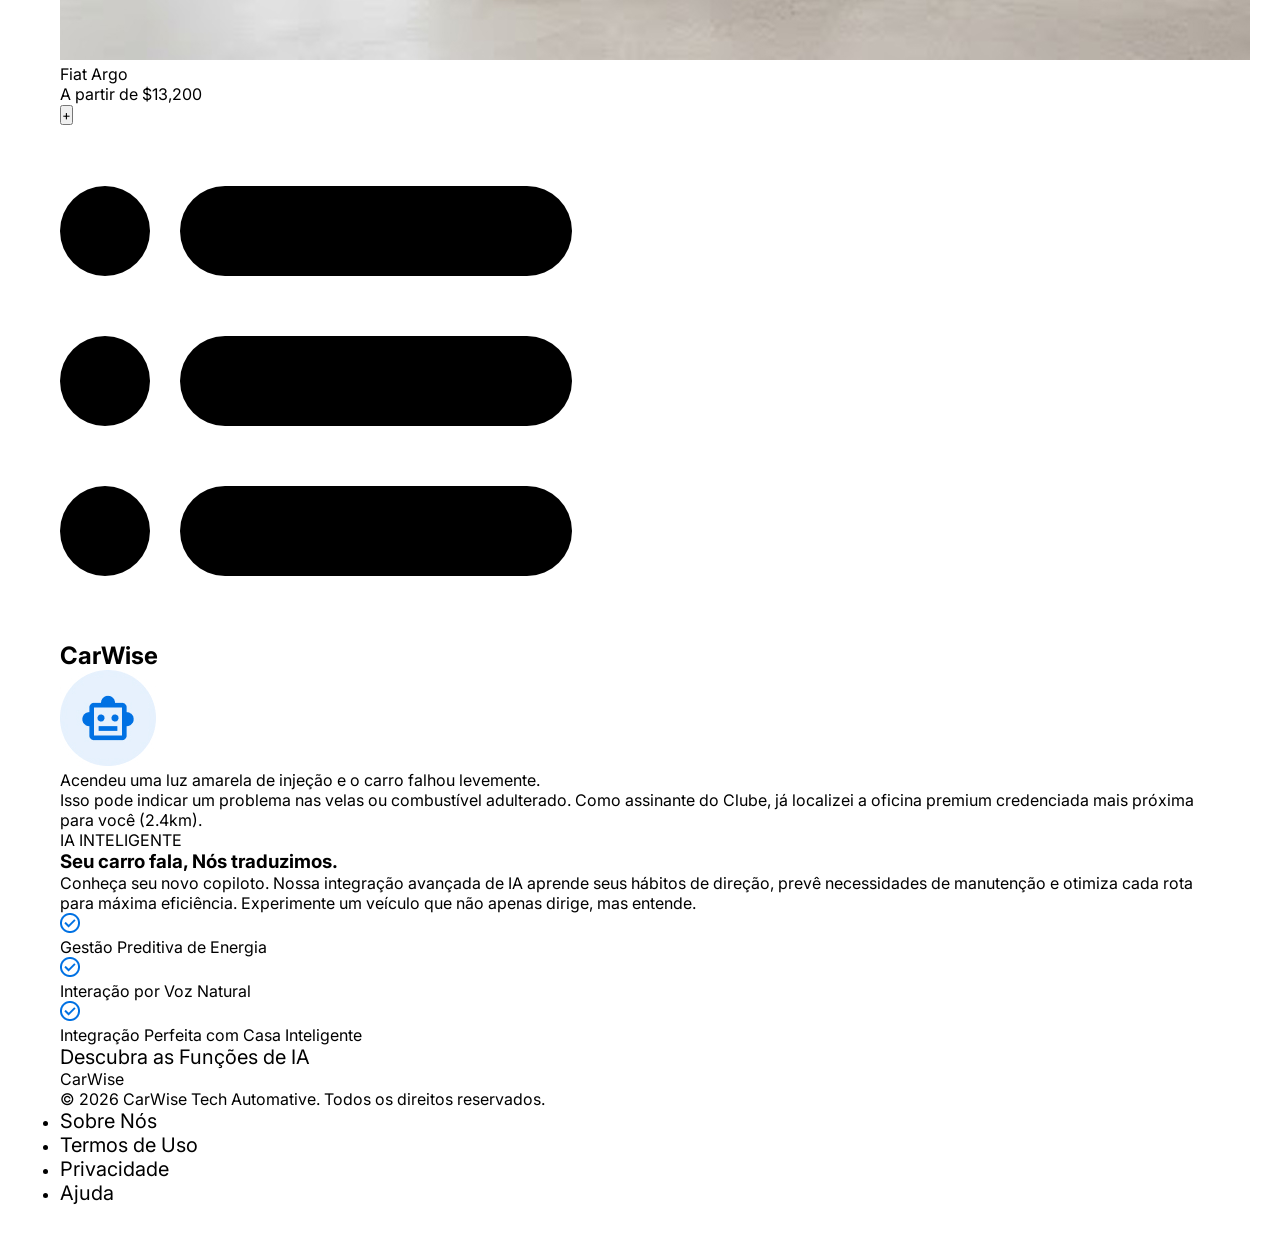
==== commit 310dff4c: "finaliza a home page" ====
--- a/index.html
+++ b/index.html
@@ -21,7 +21,7 @@
         <nav class="top_navbar"> <!-- Barra de navegação -->
 
                 <a href="index.html"> <!-- Link para a página inicial -->
-                    <p><strong>CarWise</strong></p>
+                    <p class="logotipo">CarWise</p>
                 </a>    
             
             <ul class="nav-links"> <!-- Links de navegação -->
@@ -109,115 +109,72 @@
         </section>
 
         <section id="wiseia" class="wiseAi"> <!-- Seção Wise IA -->
-            <div ></div>
-            <h3>OPA!</h3> 
-            <p>O seu carro quebrou?</p>
-            <p>O WISE RESOLVE PARA VOCÊ!</p>
 
-            <ul> <!-- Lista de funcionalidades do Wise IA -->
-                <li>Analisa seu caso.</li>
-                <li>Te entrega uma possível causa e solução.</li>
-                <li>Localiza as oficinas mais perto de você!</li>
-            </ul>
+            <div id="phone">
+                <div class="app_header">
+                    <div class="menu_icon">
+                        <img src="assets/images/menu_icon.png" alt="">
+                    </div>
+                    <h1>CarWise</h1>
+                    <div id="icon_container">
+                        <img src="assets/images/rbt.jpg" alt="">
+                    </div>
+                </div>
+
+                <div id="chat">
+                    <div id="msg1">Acendeu uma luz amarela de
+                    injeção e o carro falhou levemente.</div>
+
+                    <div id="msg2">Isso pode indicar um problema nas velas ou combustível 
+                    adulterado. Como assinante do Clube, já localizei a oficina
+                    premium credenciada mais próxima para você (2.4km).</div>
+                </div>
+
+                <div id="fake_input">
+                    <div id="gray_button"></div>
+                    <div id="line"></div>
+                </div>
+            </div>
             
-            <img src="assets/images/wise_man.png" alt="Wise IA">
-        </section>
+            <div id="container_text">
+                <p>IA INTELIGENTE</p>
+                <h3>Seu carro fala, Nós traduzimos.</h3>
+                <p>Conheça seu novo copiloto. Nossa integração avançada de IA
+                aprende seus hábitos de direção, prevê necessidades de
+                manutenção e otimiza cada rota para máxima eficiência.
+                Experimente um veículo que não apenas dirige, mas entende.</p>
 
-        <section id="artigos" class="artigos"> <!-- Seção de Artigos -->
+                <div id="container_checks">
+                    <img src="assets/images/check.png" alt="">
+                    <p>Gestão Preditiva de Energia</p>
 
-            <h4>Artigos</h4>
+                    <img src="assets/images/check.png" alt="">
+                    <p>Interação por Voz Natural</p>
 
-            <div class="artigo1">
-                <img src="assets/images/art1.png" alt="Artigo 1">
-                <p>Carros mais vendidos no Brasil em julho — dia 30</p>
-                <p>julho 30, 2026</p>
-            </div>
+                    <img src="assets/images/check.png" alt="">
+                    <p>Integração Perfeita com Casa Inteligente</p>
 
-            <div class="artigo2">
-                <img src="assets/images/art2.png" alt="Artigo 2">
-                <p>SUVs mais vendidos no Brasil: Top 5 de Agosto</p>
-                <p>agosto 6, 2026</p>
-            </div>
-
-            <div class="artigo3">
-                <img src="assets/images/art3.png" alt="Artigo 3">
-                <p>Toyota lucra R$ 26.540 por carro vendido no Q1 2027</p> 
-                <p>Julho 27, 2026</p>
+                    <a href="">Descubra as Funções de IA</a>
+                </div>
             </div>
         </section>
 
-        <hr>
+        <div class="linha-horizontal"></div>
 
-        <section id="contato" class="contato"> <!-- Seção de Contato -->
-            <h5>Contato</h5>
-            <div class="secao1">
+    </main>
 
-                <div class="instagram">
-                    <img src="assets/images/instagram.png" alt="logo Instagram">
-                    <p>@carwise</p>
-                </div>
+     <footer> <!-- Rodapé do site -->
+            <p class="logotipo">CarWise</p>
+            <p>© 2026 CarWise Tech Automative. Todos os direitos reservados.</p>
 
-                <hr>
+            <ul id="last_links">
+                <li><a href="">Sobre Nós</a></li>
+                <li><a href="">Termos de Uso</a></li>
+                <li><a href="">Privacidade</a></li>
+                <li><a href="">Ajuda</a></li>
+            </ul>
 
-                <div class="whatsapp">
-                    <img src="assets/images/whatsapp.png" alt="logo WhatsApp">
-                    <p>11 99X52-XXXX</p>
-                </div>
-
-                <hr>
-
-                <div class="gmail">
-                    <img src="assets/images/o-email.png" alt="logo Gmail">
-                    <p>carwise@gmail.com</p>
-                </div>
-
-            </div>
-
-            <div class="linha-vertical"></div>
-
-            <div class="secao2">
-                <h6>FUNCIONAMENTO</h6>
-                <p>Seg a Sáb 9h às 18h.</p>
-                <p>Av. Mecanic, 2026 - Jardim Car</p>
-            </div>
-        </section>
-
-        <hr>
-
-        <section class="infos"> <!-- Seção de informações adicionais -->
-            <img src="assets/images/bannerinfo.png" alt="banner info">
-            <ul>
-                <li>Canal de denúncias</li>
-                <li>Código de conduta</li>
-                <li>Código de Conduta Fornecedores</li>
-                <li>Código defesa do consumidor</li>
-                <li>Gerenciamento de cookies</li>
-                <li> Termos de Uso e Política de privacidade</li>
-                <li>LGPD</li>
-                <li>Cartilha LGPD</li>
-                <li>Relatório de Transparência</li>
-                <li>Segurança</li>
-                <li>Quem somos</li>
-                <li>Trabalhe com a gente</li>
-                <li>Mapa do site</li>
-            </ul>
-        </section>
-    </main>
-     <footer> <!-- Rodapé do site -->
-            <nav  class="end_nav_bar"> <!-- Barra de navegação final -->
-                <ul class="nav-links"> <!-- Links de navegação -->
-                    <li><a href="#home">Home</a></li> 
-                    <li><a href="#servicos">Serviços</a></li>
-                    <li><a href="#comprar">Comprar</a></li>
-                    <li><a href="#wiseia">Wise IA</a></li>
-                    <li><a href="#artigos">Artigos</a></li>
-                    <li><a href="#contato">Contato</a></li>
-                </ul>
-
-                <img src="assets/images/icon_azul.png" alt="Logo CarWise" class="logo">
-                
-            </nav>
-            <p>© 2026 CarWise. Todos os direitos reservados.</p> </footer>
         </footer>
+        
 </body>
 </html>
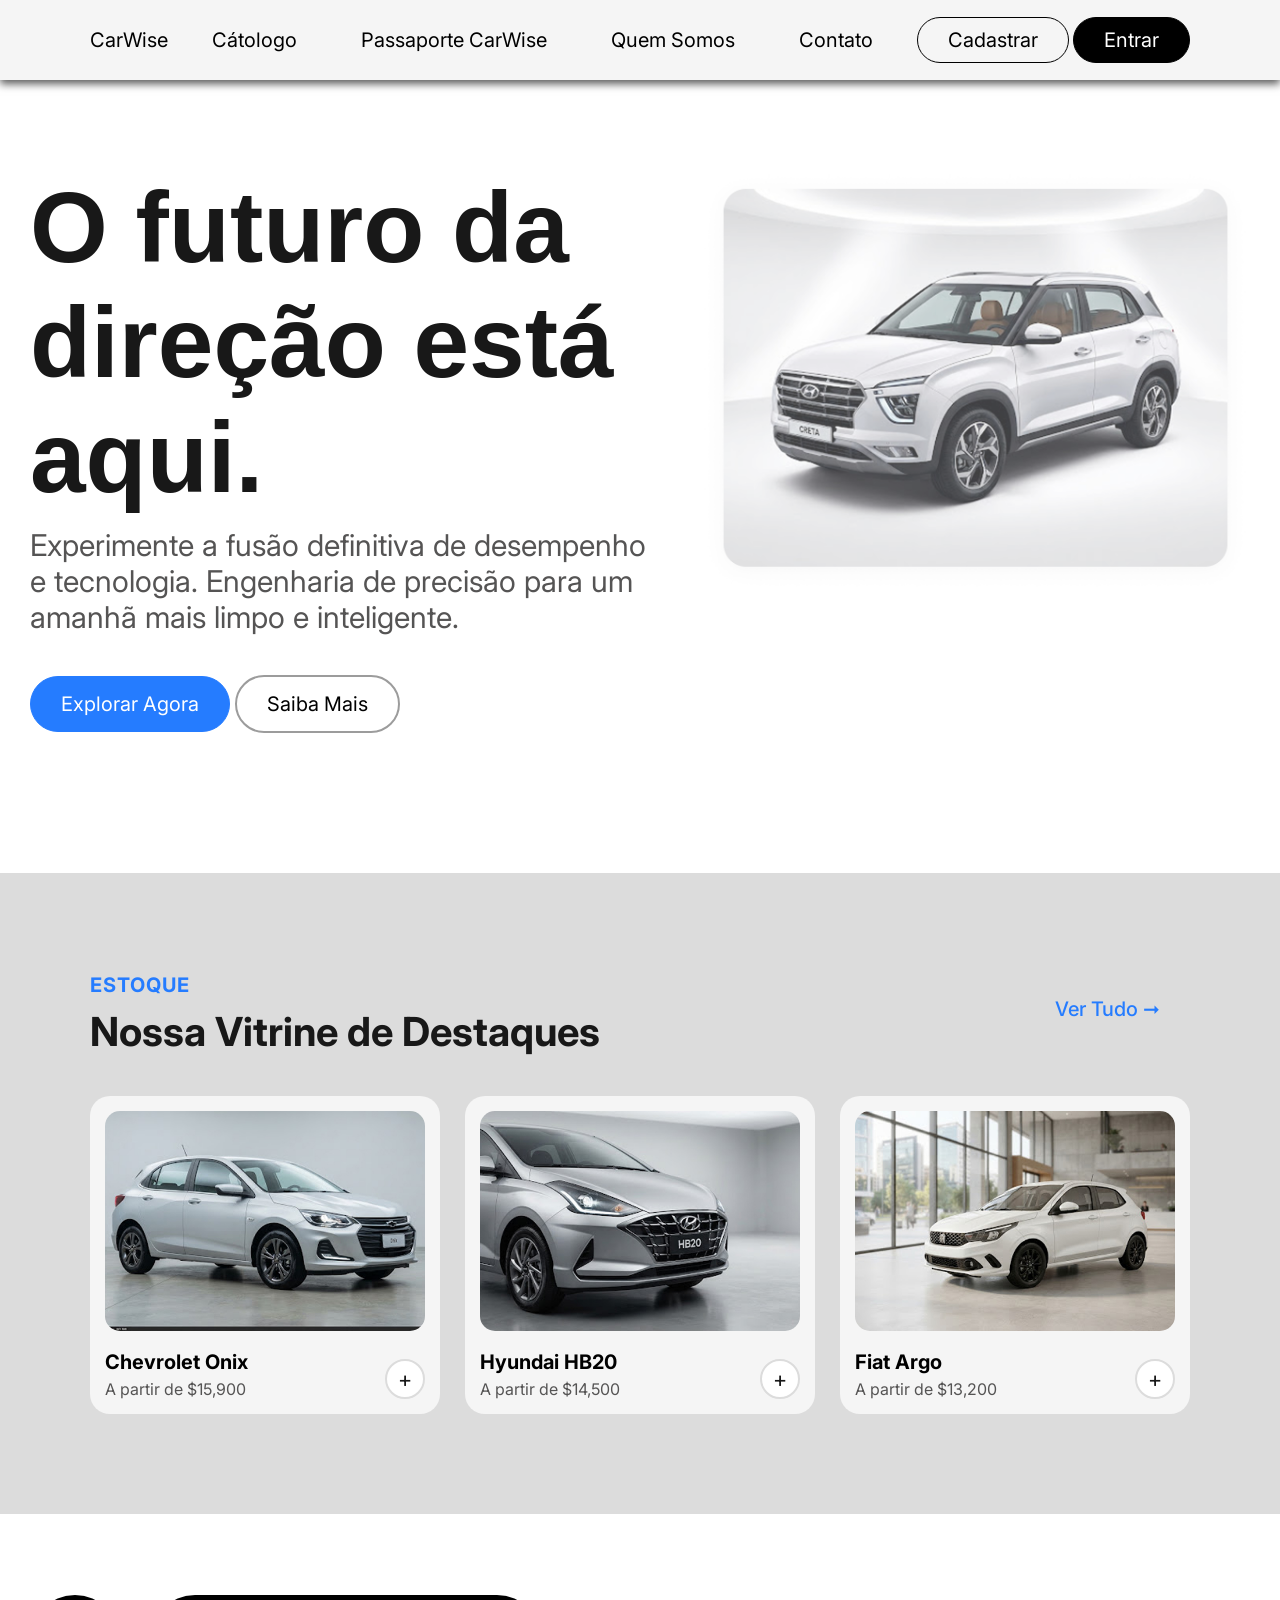
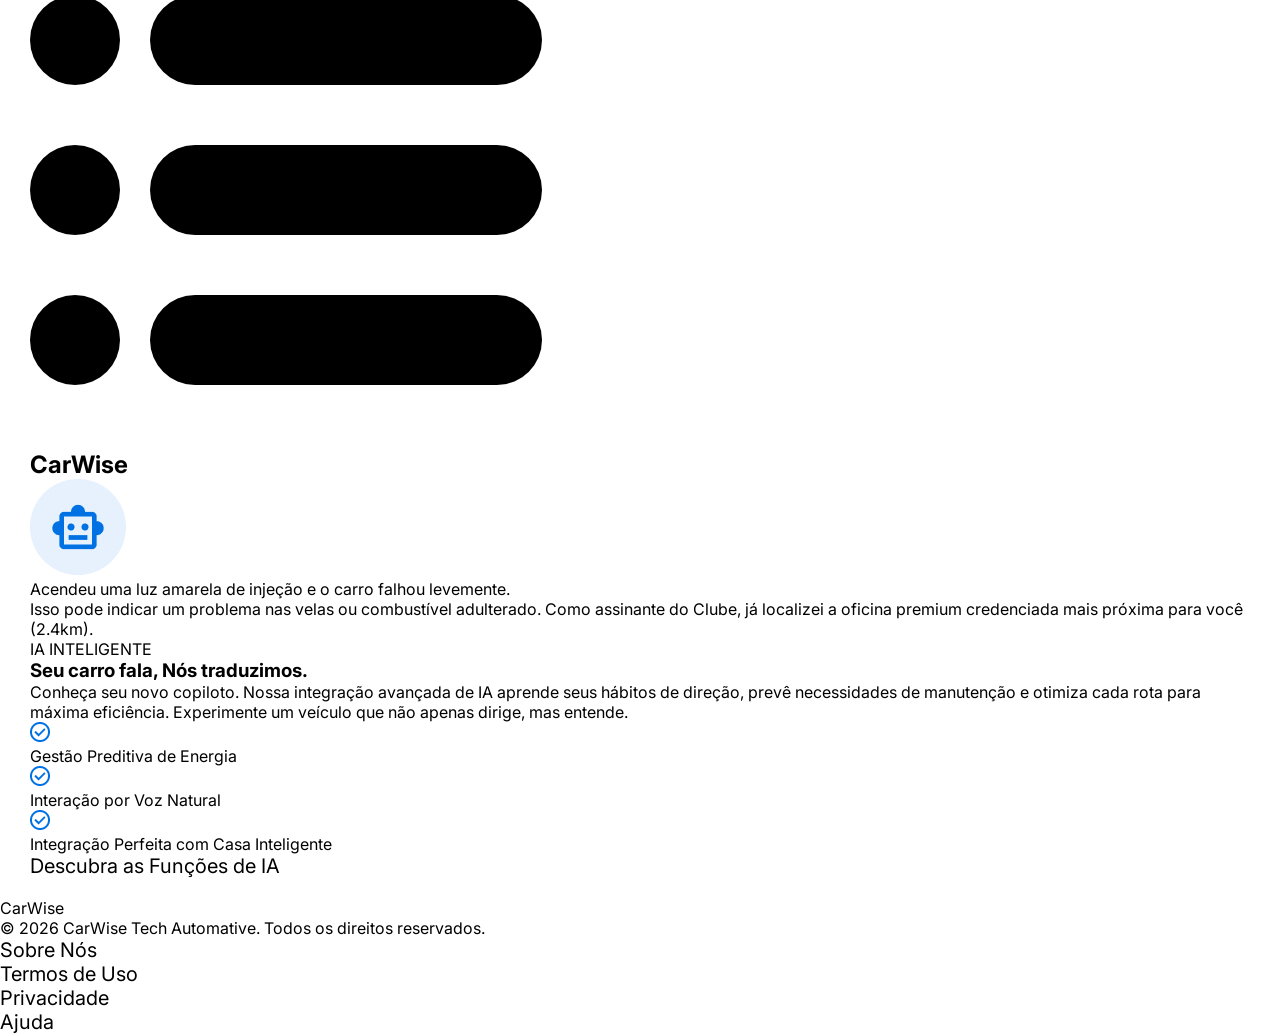
==== commit bcc89757: "style(estoque):style estoque section" ====
--- a/index.html
+++ b/index.html
@@ -65,46 +65,48 @@
 
 
         <section id="stock" class="stock"> <!-- Seção de serviços -->
-            <p>Estoque</p>
+            <div id="estoque">Estoque</div>
             
             <h2>Nossa Vitrine de Destaques</h2>
 
-            <a href="">Ver Tudo</a>
+            <a href="">Ver Tudo ➞</a>
 
-            <div class="stock_car_1">
+            <div class="stock_cards">
+                <div class="stock_car_1">
 
-                <img src="assets/images/chevrolet.jpg" alt="Serviços CarWise">
-                <p class="car_name">Chevrolet Onix</p>
-                <p class="car_price">A partir de $15,900</p>
+                    <img src="assets/images/chevrolet.jpg" alt="Serviços CarWise">
+                    <p class="car_name">Chevrolet Onix</p>
+                    <p class="car_price">A partir de $15,900</p>
 
-                <button class="botao_add" type="button">
-                    +
-                </button>
-                
-            </div>
+                    <button class="botao_add" type="button">
+                        +
+                    </button>
+                    
+                </div>
 
-            <div class="stock_car_2">
+                <div class="stock_car_2">
 
-                <img src="assets/images/hyundai.jpg" alt="Serviços CarWise">
-                <p class="car_name">Hyundai HB20</p>
-                <p class="car_price">A partir de $14,500</p>
+                    <img src="assets/images/hyundai.jpg" alt="Serviços CarWise">
+                    <p class="car_name">Hyundai HB20</p>
+                    <p class="car_price">A partir de $14,500</p>
 
-                <button class="botao_add" type="button">
-                    +
-                </button>
+                    <button class="botao_add" type="button">
+                        +
+                    </button>
 
-            </div>
+                </div>
 
-            <div class="stock_car_3">
+                <div class="stock_car_3">
 
-                <img src="assets/images/fiat.jpg" alt="Serviços CarWise">
-                <p class="car_name">Fiat Argo</p>
-                <p class="car_price">A partir de $13,200</p>
+                    <img src="assets/images/fiat.jpg" alt="Serviços CarWise">
+                    <p class="car_name">Fiat Argo</p>
+                    <p class="car_price">A partir de $13,200</p>
 
-                <button class="botao_add" type="button">
-                    +
-                </button>
+                    <button class="botao_add" type="button">
+                        +
+                    </button>
 
+                </div>
             </div>
         </section>
 
--- a/assets/css/main.css
+++ b/assets/css/main.css
@@ -7,6 +7,9 @@
 
 html, body { /* esconder barra de rolagem horizontal*/
     overflow-x: hidden;
+}
+
+section {
     padding: 20px 30px;
 }
 
@@ -72,6 +75,13 @@
     font-size: 20px;
 }
 
+.login a button:hover {
+    background-color: #257cff;
+    border-color: #257cff;
+    color: white;
+    cursor: pointer;
+}
+
 .login-cadastrar button {
     background-color: transparent;
 }
@@ -162,11 +172,18 @@
 
 }
 
-.banner1-explorar button{
+.banner1-explorar button {
     color: white;
     background-color: #257cff;
     border: 1px solid #257cff;
     box-shadow: #000000;
+}
+
+.banner1-explorar button:hover {
+    background-color: darkblue;
+    border-color: darkblue;
+    color: white;
+    cursor: pointer;
 }
 
 .banner1-saibamais button {
@@ -176,59 +193,105 @@
     box-shadow: #000000;
 }
 
-.search-bar {
+.banner1-saibamais button:hover {
+    background-color: #257cff;
+    border-color: #257cff;
+    color: white;
+    cursor: pointer;
+}
+
+.stock {
+    background-color: gainsboro;
+    display: block;
+    width: 100vw;
+    margin-left: calc(-50vw + 50%);
+    padding: 100px 7%; 
+    margin-top: 120px;
+    text-align: left;
     position: relative;
-    max-width: 1000px;
-    margin: 30px auto 0;
-    margin-top: 160px;
-    display: flex;
-    align-items: center;
-    background: #737373;
-    border: 2px solid #0c007B;
-    border-radius: 999px;
-    overflow: hidden;
-}
-
-.search-button {
-    width: 72px;
-    height: 72px;
-    border: none;
-    background: transparent;
-    cursor: pointer;
+}
+
+#estoque {
+    color: #257cff;
+    font-size: 20px;
+    font-weight: bold;
+    text-transform: uppercase;
+    letter-spacing: 1px;
+}
+
+.stock h2 {
+    text-align: left;
+    margin-top: 10px;
+    font-size: 40px;
+    color: #181818;
+    margin-top: 10px;
+    display: inline-block;
+}
+
+.stock a {
+    float: right;
+    margin-right: 30px;
+    color: #257cff;
+    font-size: 20px;
+    font-weight: 500;
+}
+
+.stock_cards {
+    display: flex;
+    justify-content: space-between;
+    flex-wrap: wrap;
+    gap: 25px;
+    width: 100%;
+    margin-top: 40px;
+}
+
+.stock_car_1, .stock_car_2, .stock_car_3 {
+    position: relative;
+    flex: 1 1 30%;
+    background-color: #f5f5f5;
+    border-radius: 20px;
+    padding: 15px;
+}
+
+.stock_car_1 img, .stock_car_2 img, .stock_car_3 img {
+    width: 100%;
+    height: 220px;
+    object-fit: cover;
+    border-radius: 15px;
+}
+
+.car_name {
+    margin-top: 15px;
+    font-size: 20px;
+    font-weight: bold;
+    color: black;
+}
+
+.car_price {
+    margin-top: 5px;
+    font-size: 16px;
+    color: rgb(85, 84, 84);
+}
+
+.botao_add {
+    position: absolute;
+    right: 15px;
+    bottom: 15px;
+    width: 40px;
+    height: 40px;
+    border-radius: 50%;
+    border: 2px solid rgb(220, 220, 220);
+    background-color: white;
+    font-size: 22px;
+    color: #181818;
+    cursor: pointer;
+    display: flex;
     align-items: center;
     justify-content: center;
 }
 
-.search-bar input {
-    flex: 1;
-    height: 72px;
-    border: none;
-    outline: none;
-    background: transparent;
-    color: #fff;
-    font-size: 25px;
-}
-
-.search-bar input::placeholder {
-    color: white;
-}
-
-.serviços {
-    color: white;
-    font-size: 50px;
-    text-align: center;
-}
-
-.servico_1, .servico_2, .servico_3 {
-    display: inline-block;
-    width: 300px;
-    height: 300px;
-    margin: 100px;
-}
-
-.servico_1 img, .servico_2 img, .servico_3 img {
-    width: 110%;
-    height: auto; /* Mantém a proporção da imagem para não distorcer */
-    object-fit: contain; /* Garante que a imagem se ajuste bem dentro do espaço */
-    margin-bottom: 15px;
+.botao_add:hover {
+    background-color: #257cff;
+    border-color: #257cff;
+    color: white;
 }
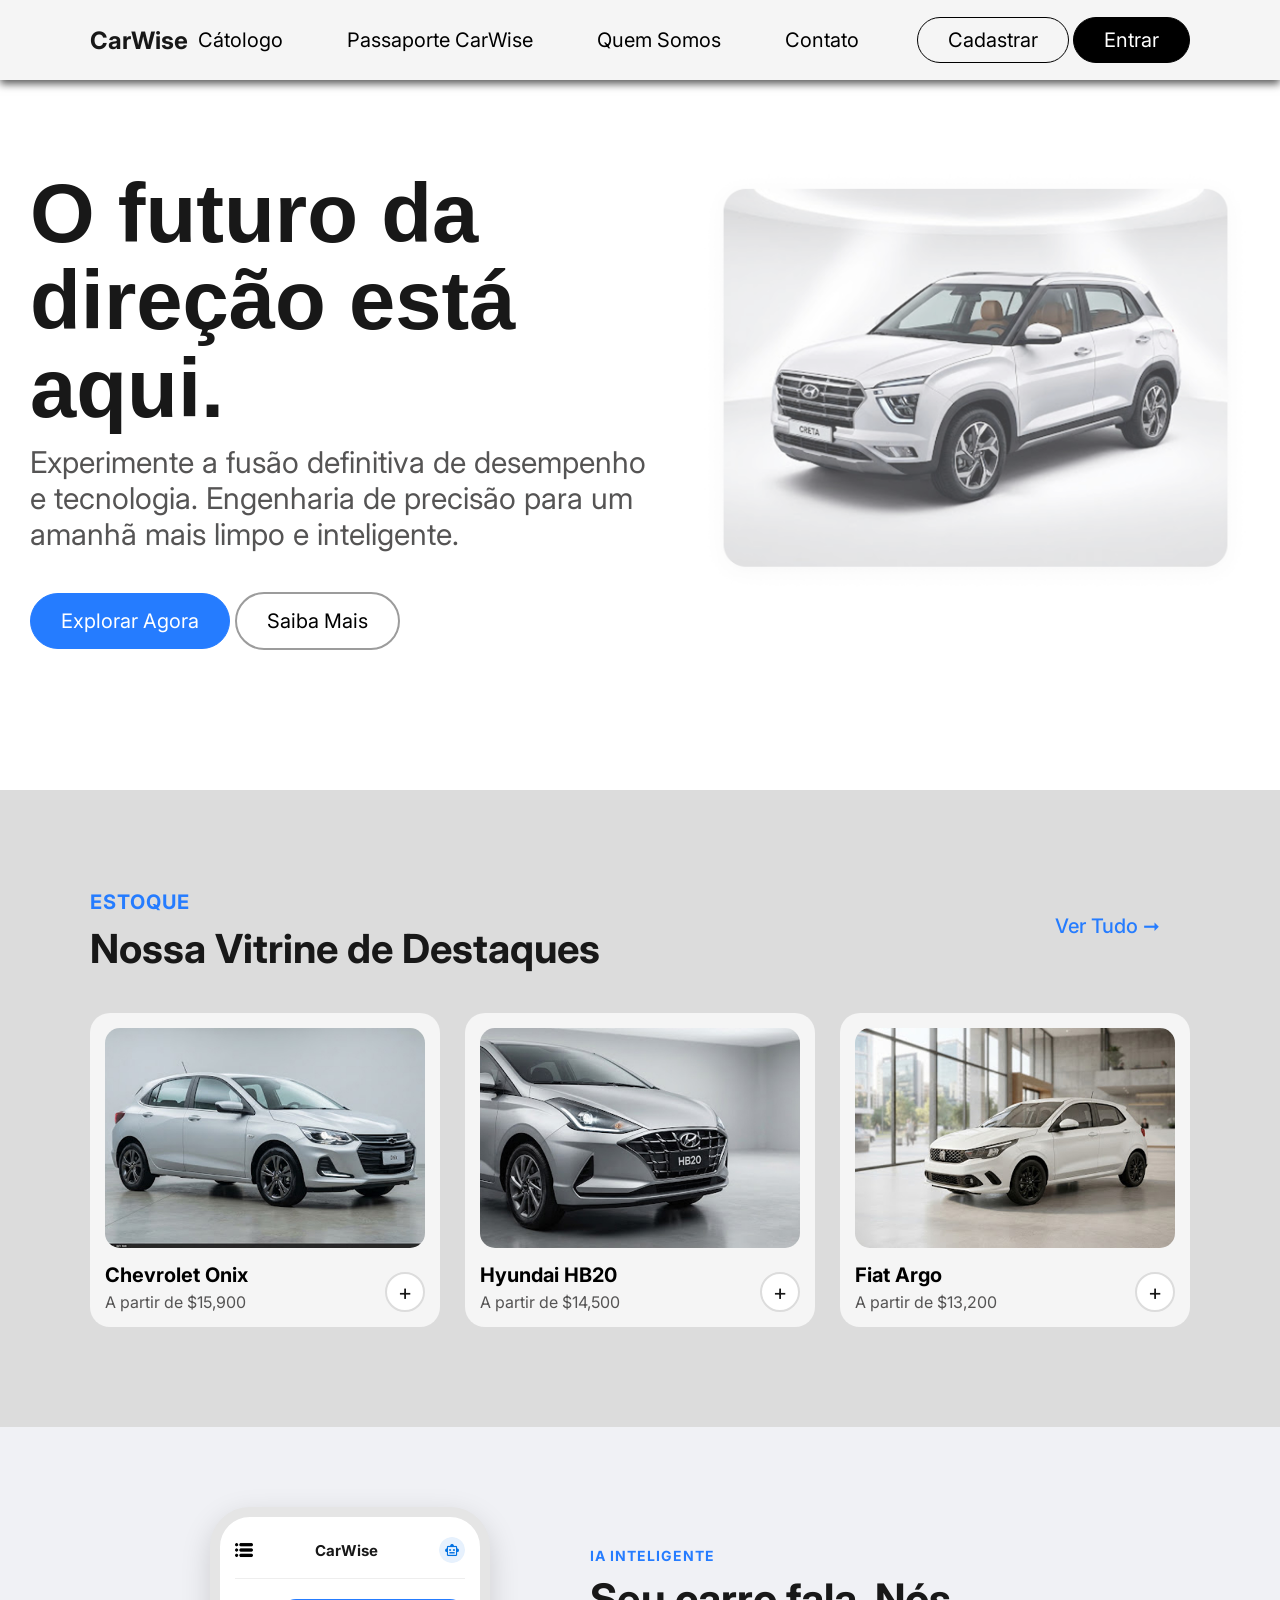
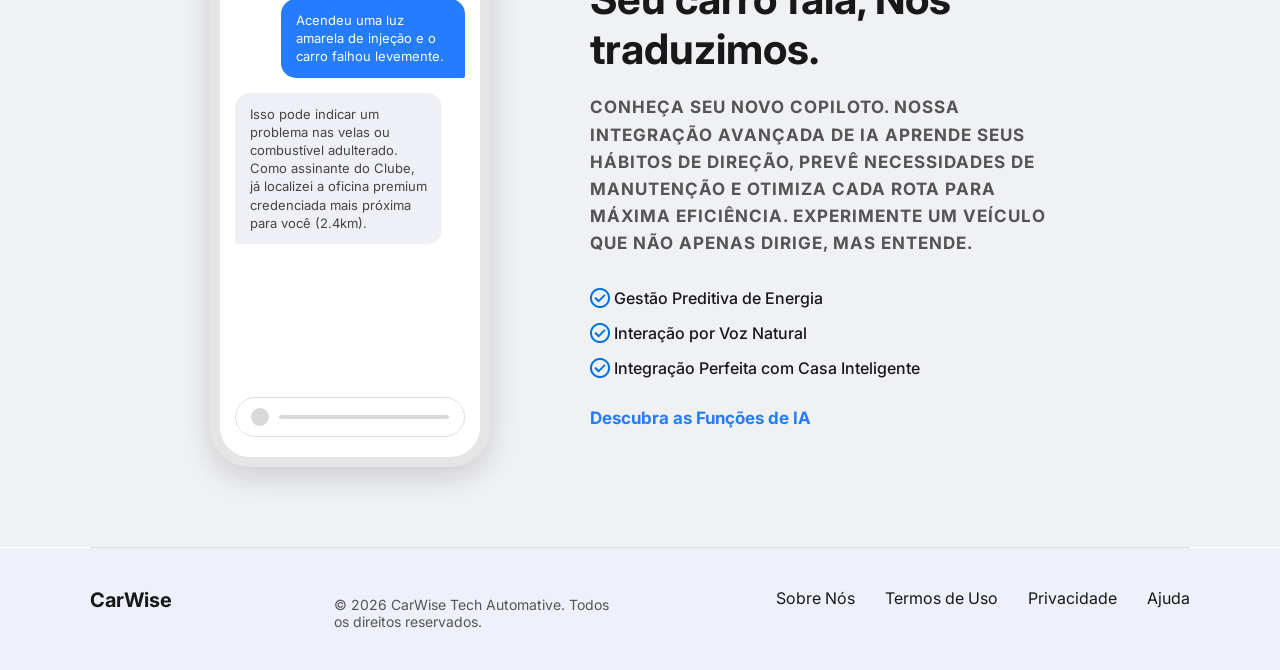
==== commit c7847cda: "resolve questões da i.a" ====
--- a/index.html
+++ b/index.html
@@ -28,7 +28,7 @@
                 <li><a href="#catalogo">Cátologo</a></li> 
                 <li><a href="#passportecarwise">Passaporte CarWise</a></li>
                 <li><a href="#comprar">Quem Somos</a></li>
-                <li><a href="#wiseia">Contato</a></li>
+                <li><a href="#wi">Contato</a></li>
             </ul>
 
             <div class="login"> <!-- Ícone de login e link para a página de login -->
--- a/assets/css/main.css
+++ b/assets/css/main.css
@@ -1,12 +1,23 @@
-* { /* aplica regra a todos os elementos */
+/* ===================== RESET E BASE ===================== */
+
+* {
     margin: 0;
     padding: 0;
     box-sizing: border-box;
     font-family: "Inter", sans-serif;
 }
 
-html, body { /* esconder barra de rolagem horizontal*/
-    overflow-x: hidden;
+img {
+    max-width: 100%;
+    display: block;
+}
+
+button {
+    font: inherit;
+}
+
+html, body {
+    overflow-x: hidden; /* esconde a barra de rolagem horizontal */
 }
 
 section {
@@ -17,12 +28,21 @@
     background-color: #FFFF;
 }
 
-nav { /* Se o vs pedir pra você colocar position:fixed aqui não escute!!!!!! */
+a {
+    text-decoration: none;
+    color: black;
+    font-size: 20px;
+}
+
+/* ===================== CABEÇALHO / NAVBAR ===================== */
+
+nav {
+    /* Se o vs pedir pra você colocar position:fixed aqui não escute!!!!!! */
     background-color: gray;
     display: flex;
     justify-content: space-between;
     padding: 0 7%;
-    align-items: center; 
+    align-items: center;
     box-shadow: 0px 4px 8px rgba(0, 0, 0, 0.644);
     Width: 100%;
     height: 80px;
@@ -36,7 +56,7 @@
     display: flex;
     justify-content: space-between;
     padding: 0 7%;
-    align-items: center; 
+    align-items: center;
     box-shadow: 0px 4px 8px rgba(0, 0, 0, 0.644);
     width: 100%;
     height: 80px;
@@ -51,7 +71,7 @@
     display: flex;
     justify-content: center;
     padding: 0 7%;
-    align-items: center; 
+    align-items: center;
     box-shadow: 0px 4px 8px rgba(0, 0, 0, 0.644);
     width: 100%;
     height: 80px;
@@ -91,18 +111,17 @@
     color: white;
 }
 
-.menu-button { /* Estilo do botão do menu */
+.menu-button {
     display: none;
 }
 
-.menu-icon { /* Estilo do ícone do menu */
+.menu-icon {
     width: 35px;
     height: 35px;
 }
 
-@media (max-width: 1245px) { /* Estilos para telas com largura máxima de 1245px */
-    .nav-links,
-    .login {
+@media (max-width: 1245px) {
+    .nav-links, .login {
         display: none;
     }
 
@@ -117,23 +136,23 @@
     }
 }
 
-a {
-    text-decoration: none;
-    color: black;
-    font-size: 20px;
-}
-
-.logo {
+.top_navbar .logotipo {
     width: 50px;
     height: 50px;
-}
-
-.logo a {
+    display: flex;
+    align-items: center;
+    font-size: 24px;
+    font-weight: 700;
+    color: #181818;
+}
+
+.top_navbar > a {
     font-family: 'Segoe UI', Tahoma, Geneva, Verdana, sans-serif;
     display: flex;
     align-items: center;
-    gap: 10px;
-}
+}
+
+/* ===================== BANNER PRINCIPAL ===================== */
 
 .banner1 {
     display: flex;
@@ -147,8 +166,9 @@
 
 .banner1 div h1 {
     color: #181818;
-    font-size: 100px;
+    font-size: clamp(52px, 6.5vw, 100px);
     font-family: Verdana, Geneva, Tahoma, sans-serif;
+    line-height: 1.05;
 }
 
 .banner1 div p {
@@ -169,7 +189,6 @@
     font-size: 20px;
     margin-top: 40px;
     border-radius: 60px;
-
 }
 
 .banner1-explorar button {
@@ -200,12 +219,14 @@
     cursor: pointer;
 }
 
+/* ===================== ESTOQUE (VITRINE DE CARROS) ===================== */
+
 .stock {
     background-color: gainsboro;
     display: block;
     width: 100vw;
     margin-left: calc(-50vw + 50%);
-    padding: 100px 7%; 
+    padding: 100px 7%;
     margin-top: 120px;
     text-align: left;
     position: relative;
@@ -224,7 +245,6 @@
     margin-top: 10px;
     font-size: 40px;
     color: #181818;
-    margin-top: 10px;
     display: inline-block;
 }
 
@@ -294,4 +314,411 @@
     background-color: #257cff;
     border-color: #257cff;
     color: white;
+}
+
+/* ===================== SEÇÃO WISE IA ===================== */
+
+.wiseAi {
+    background-color: #f0f1f5;
+    width: 100vw;
+    margin-left: calc(-50vw + 50%);
+    display: flex;
+    justify-content: center;
+    align-items: center;
+    gap: 100px;
+    flex-wrap: wrap;
+    padding: 80px 7%;
+}
+
+/* -------- Mockup do celular -------- */
+
+#phone {
+    width: 280px;
+    height: 560px;
+    background-color: white;
+    border: 10px solid #e5e5e5;
+    border-radius: 40px;
+    box-shadow: 0px 10px 30px rgba(0, 0, 0, 0.15);
+    display: flex;
+    flex-direction: column;
+    padding: 20px 15px;
+    position: relative;
+}
+
+.app_header {
+    display: flex;
+    justify-content: space-between;
+    align-items: center;
+    padding-bottom: 15px;
+    border-bottom: 1px solid #eeeeee;
+}
+
+.app_header h1 {
+    font-size: 15px;
+    font-weight: bold;
+    color: #181818;
+}
+
+.menu_icon img {
+    width: 18px;
+    height: 18px;
+}
+
+#icon_container {
+    width: 26px;
+    height: 26px;
+    border-radius: 50%;
+    background-color: #257cff;
+    overflow: hidden;
+    display: flex;
+    align-items: center;
+    justify-content: center;
+}
+
+#icon_container img {
+    width: 100%;
+    height: 100%;
+    object-fit: cover;
+}
+
+/* -------- Balões do chat -------- */
+
+#chat {
+    display: flex;
+    flex-direction: column;
+    gap: 15px;
+    margin-top: 20px;
+}
+
+#msg1 {
+    align-self: flex-end;
+    background-color: #257cff;
+    color: white;
+    font-size: 13px;
+    line-height: 1.4;
+    padding: 12px 15px;
+    border-radius: 15px 15px 2px 15px;
+    max-width: 80%;
+}
+
+#msg2 {
+    align-self: flex-start;
+    background-color: #eef0f5;
+    color: #444444;
+    font-size: 13px;
+    line-height: 1.4;
+    padding: 12px 15px;
+    border-radius: 15px 15px 15px 2px;
+    max-width: 90%;
+}
+
+/* -------- Campo de input falso -------- */
+
+#fake_input {
+    margin-top: auto;
+    display: flex;
+    align-items: center;
+    gap: 10px;
+    border: 1px solid #e0e0e0;
+    border-radius: 30px;
+    padding: 10px 15px;
+}
+
+#gray_button {
+    width: 18px;
+    height: 18px;
+    border-radius: 50%;
+    background-color: #d9d9d9;
+    flex-shrink: 0;
+}
+
+#line {
+    width: 100%;
+    height: 4px;
+    border-radius: 10px;
+    background-color: #d9d9d9;
+}
+
+/* -------- Texto e checklist ao lado do celular -------- */
+
+#container_text {
+    max-width: 480px;
+}
+
+#container_text > p {
+    color: #257cff;
+    font-size: 14px;
+    font-weight: bold;
+    text-transform: uppercase;
+    letter-spacing: 1px;
+}
+
+#container_text h3 {
+    font-size: 42px;
+    font-weight: bold;
+    color: #181818;
+    line-height: 1.2;
+    margin-top: 10px;
+}
+
+#container_text > p:last-of-type {
+    color: rgb(85, 84, 84);
+    font-size: 17px;
+    line-height: 1.6;
+    margin-top: 20px;
+}
+
+#container_checks {
+    margin-top: 30px;
+    display: grid;
+    grid-template-columns: 24px 1fr;
+    row-gap: 15px;
+    align-items: center;
+}
+
+#container_checks img {
+    width: 20px;
+    height: 20px;
+}
+
+#container_checks p {
+    font-size: 16px;
+    color: #181818;
+    font-weight: 500;
+}
+
+#container_checks a {
+    grid-column: 1 / 3;
+    margin-top: 15px;
+    color: #257cff;
+    font-size: 17px;
+    font-weight: bold;
+}
+
+#container_checks a:hover {
+    text-decoration: underline;
+}
+
+/* ===================== RODAPÉ ===================== */
+
+.linha-horizontal {
+    border-top: 1px solid rgb(220, 220, 220);
+    margin: 0 7%;
+}
+
+footer {
+    background-color: #eef1fb;
+    width: 100vw;
+    margin-left: calc(-50vw + 50%);
+    display: flex;
+    justify-content: space-between;
+    align-items: flex-start;
+    flex-wrap: wrap;
+    gap: 20px;
+    padding: 40px 7%;
+}
+
+footer .logotipo {
+    font-size: 20px;
+    font-weight: bold;
+    color: #181818;
+}
+
+footer > p:last-of-type {
+    font-size: 14px;
+    color: rgb(85, 84, 84);
+    margin-top: 8px;
+    max-width: 280px;
+}
+
+#last_links {
+    list-style: none;
+    display: flex;
+    gap: 30px;
+}
+
+#last_links a {
+    font-size: 16px;
+    color: #181818;
+}
+
+#last_links a:hover {
+    color: #257cff;
+}
+
+/* ===================== RESPONSIVIDADE ===================== */
+
+@media (max-width: 1100px) {
+    .top_navbar {
+        padding: 0 5%;
+    }
+
+    .banner1 {
+        align-items: center;
+        gap: 45px;
+    }
+
+    .banner1 > div {
+        flex: 1 1 55%;
+        margin-right: 0;
+    }
+
+    .banner1 > img {
+        flex: 1 1 40%;
+        width: 40%;
+        height: auto;
+    }
+
+    .stock, .wiseAi, footer {
+        padding-left: 5%;
+        padding-right: 5%;
+    }
+
+    .stock_cards {
+        justify-content: flex-start;
+    }
+
+    .stock_car_1, .stock_car_2, .stock_car_3 {
+        flex-basis: calc(50% - 13px);
+    }
+
+    .wiseAi {
+        gap: 60px;
+    }
+}
+
+@media (max-width: 850px) {
+    .banner1 {
+        align-items: stretch;
+        flex-direction: column;
+        margin-top: 120px;
+    }
+
+    .banner1 > img {
+        width: 100%;
+        max-height: 380px;
+        object-fit: cover;
+    }
+
+    .wiseAi {
+        flex-direction: column;
+        align-items: center;
+    }
+
+    #container_text {
+        width: min(100%, 560px);
+        max-width: none;
+    }
+}
+
+@media (max-width: 700px) {
+    .top_navbar {
+        height: 68px;
+        padding: 0 20px;
+    }
+
+    .top_navbar .logotipo {
+        width: auto;
+        height: 45px;
+        font-size: 21px;
+    }
+
+    .menu-icon {
+        width: 30px;
+        height: 30px;
+    }
+
+    section {
+        padding-left: 20px;
+        padding-right: 20px;
+    }
+
+    .banner1 {
+        flex-direction: column;
+        margin-top: 120px;
+    }
+
+    .banner1 div {
+        margin-right: 0;
+    }
+
+    .banner1 div h1 {
+        font-size: clamp(42px, 12vw, 72px);
+    }
+
+    .banner1 div p {
+        font-size: 20px;
+    }
+
+    .banner1 img {
+        width: 100%;
+        height: auto;
+        margin-top: 35px;
+    }
+
+    .banner1 button {
+        padding: 12px 20px;
+        font-size: 17px;
+    }
+
+    .banner1-explorar, .banner1-saibamais {
+        display: inline-block;
+    }
+
+    .stock {
+        padding-top: 60px;
+        padding-bottom: 60px;
+        margin-top: 70px;
+    }
+
+    .stock h2 {
+        font-size: 32px;
+    }
+
+    .stock_cards {
+        flex-direction: column;
+    }
+
+    .stock_car_1, .stock_car_2, .stock_car_3 {
+        flex-basis: auto;
+        width: 100%;
+    }
+
+    .stock_car_1 img, .stock_car_2 img, .stock_car_3 img {
+        height: auto;
+        aspect-ratio: 16 / 10;
+    }
+
+    .stock a {
+        float: none;
+        display: block;
+        margin: 15px 0 0;
+    }
+
+    .wiseAi {
+        gap: 45px;
+        padding-top: 60px;
+        padding-bottom: 60px;
+    }
+
+    #phone {
+        width: min(280px, 100%);
+    }
+
+    #container_text h3 {
+        font-size: 34px;
+    }
+
+    #container_text > p:last-of-type {
+        font-size: 16px;
+    }
+
+    footer {
+        flex-direction: column;
+    }
+
+    #last_links {
+        flex-wrap: wrap;
+        gap: 15px;
+    }
 }
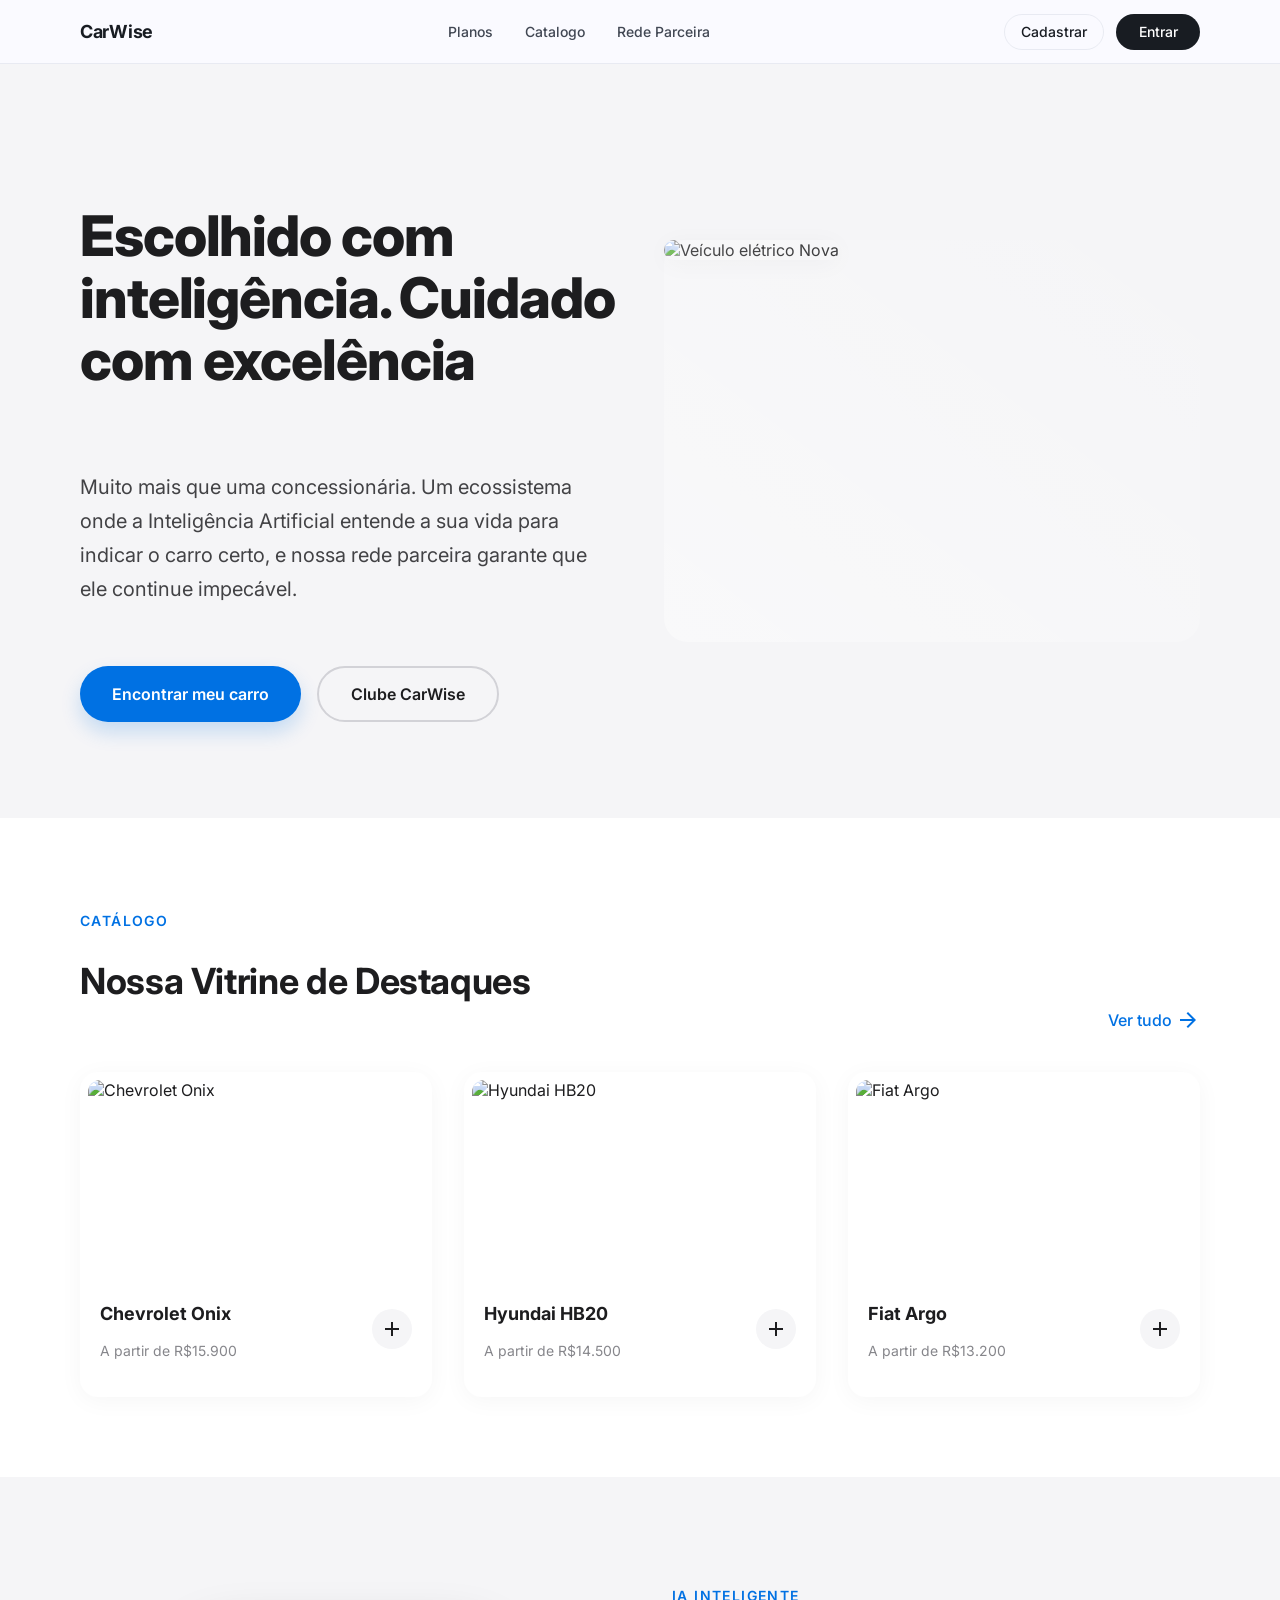
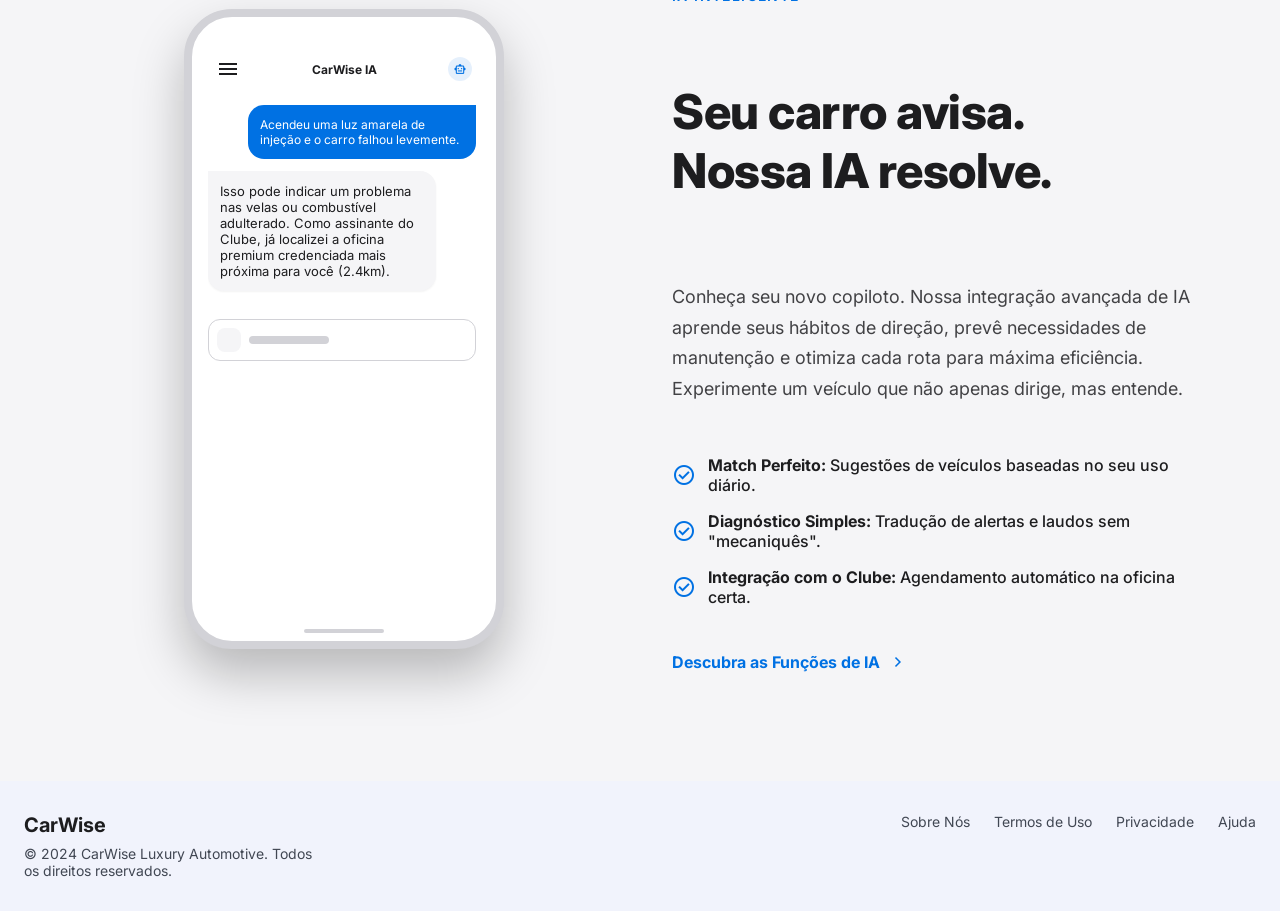
==== commit 5cedfc32: "Delete index/css not used" ====
--- a/index.html
+++ b/index.html
@@ -1,182 +1,232 @@
 <!DOCTYPE html>
-<html lang="pt-br">
+<html lang="pt-BR">
 
 <head>
-    <meta charset="UTF-8">
-    <meta name="viewport" content="width=device-width, initial-scale=1.0">
+    <meta charset="utf-8">
+    <meta content="width=device-width, initial-scale=1.0" name="viewport">
     <title>CarWise</title>
-    <link rel="stylesheet" href="assets/css/main.css">
-
-    <link rel="preconnect" href="https://fonts.googleapis.com">
-    <link rel="preconnect" href="https://fonts.gstatic.com" crossorigin>
-    <link href="https://fonts.googleapis.com/css2?family=Inter:ital,opsz,wght@0,14..32,100..900;1,14..32,100..900&display=swap" rel="stylesheet">
-
-    <!--  O 'defer' faz o script rodar só DEPOIS do HTML carregar,
-   evitando erros e deixando o site mais rápido -->
-    <script src="assets/js/main.js" defer></script>
+    <link href="https://fonts.googleapis.com/css2?family=Inter:wght@300;400;500;600;700;800;900&amp;display=swap"
+        rel="stylesheet">
+    <link href="https://fonts.googleapis.com/css2?family=Material+Symbols+Outlined:wght,FILL@100..700,0..1&display=swap"
+        rel="stylesheet">
+    <link href="/public/css/index.css" rel="stylesheet">
+    <link href="/public/css/global.css" rel="stylesheet">
 </head>
 
-<body id="home"> <!-- style="background-color: black;"> -->   <!-- ID para o link de navegação -->
-    <header>
-        <nav class="top_navbar"> <!-- Barra de navegação -->
-
-                <a href="index.html"> <!-- Link para a página inicial -->
-                    <p class="logotipo">CarWise</p>
-                </a>    
-            
-            <ul class="nav-links"> <!-- Links de navegação -->
-                <li><a href="#catalogo">Cátologo</a></li> 
-                <li><a href="#passportecarwise">Passaporte CarWise</a></li>
-                <li><a href="#comprar">Quem Somos</a></li>
-                <li><a href="#wi">Contato</a></li>
-            </ul>
-
-            <div class="login"> <!-- Ícone de login e link para a página de login -->
-                <a href="sign.html" target="_blank" class="login-cadastrar"> <button>Cadastrar</button></a>
-                <a href="login.html" target="_blank" class="login-entrar"> <button>Entrar</button></a>
+<body>
+    <div class="pagina">
+        <header class="cabecalho fundo-desfocado">
+            <a class="cabecalho-marca" href="./index.html">
+                <h2 class="cabecalho-titulo">CarWise</h2>
+            </a>
+            <nav class="cabecalho-navegacao">
+                <a class="cabecalho-link" href="./planos.html">Planos</a>
+                <a class="cabecalho-link" href="./catalogo.html">Catalogo</a>
+                <a class="cabecalho-link" href="./rede-parceira.html">Rede Parceira</a>
+            </nav>
+            <div class="cabecalho-acoes">
+                <a class="botao-contorno" href="./login.html?modo=cadastro">Cadastrar</a>
+                <a class="botao-preenchido" href="./login.html?modo=login">Entrar</a>
             </div>
-
-            <button class="menu-button" type="button" aria-label="Abrir menu"> <!-- Botão para abrir o menu em telas menores-->
-                <img src="assets/images/menu_icon.png" alt="Menu" class="menu-icon"> <!-- pessoal do back me perdoem -->
-            </button>
-
-        </nav>
-    </header>
-
-    <main>
-
-        <section class="banner1"> <!-- Primeiro Banner do site -->
-            <div>
-                <h1>
-                    O futuro da direção está aqui.
-                </h1> 
-
-                <p>Experimente a fusão definitiva de desempenho e tecnologia. Engenharia de precisão para um amanhã
-                    mais limpo e inteligente.
-                </p>
-
-                <a href="" target="_blank" class="banner1-explorar"> <button>Explorar Agora</button> </a>
-                <a href="" target="_blank" class="banner1-saibamais"> <button>Saiba Mais</button></a>
+        </header>
+
+        <main class="conteudo-principal">
+            <section class="secao-hero">
+                <div class="hero-grade">
+                    <div class="hero-texto">
+                        <div class="hero-titulo-grupo">
+                            <h1 class="hero-titulo">Escolhido com inteligência. Cuidado com excelência</h1>
+                            <p class="hero-descricao">
+                                Muito mais que uma concessionária. Um ecossistema onde a Inteligência Artificial entende
+                                a sua vida para indicar o carro certo, e nossa rede parceira garante que ele continue
+                                impecável.
+                            </p>
+                        </div>
+                        <div class="hero-botoes">
+                            <a class="botao-primario" href="./catalogo.html">Encontrar meu carro</a>
+                            <a class="botao-secundario" href="./planos.html">Clube CarWise</a>
+                        </div>
+                    </div>
+                    <div class="hero-imagem-wrapper">
+                        <div class="hero-imagem-brilho"></div>
+                        <img class="hero-imagem sombra-suave" alt="Veículo elétrico Nova"
+                            src="https://lh3.googleusercontent.com/aida-public/[base64]">
+                    </div>
+                </div>
+            </section>
+
+            <section class="secao-vitrine">
+                <div class="vitrine-container">
+                    <div class="vitrine-cabecalho">
+                        <div>
+                            <p class="vitrine-etiqueta">CATÁLOGO</p>
+                            <h2 class="vitrine-titulo">Nossa Vitrine de Destaques</h2>
+                        </div>
+                        <a class="vitrine-link" href="#">
+                            Ver tudo <span class="material-symbols-outlined">arrow_forward</span>
+                        </a>
+                    </div>
+                    <div class="vitrine-grade">
+                        <div class="cartao-veiculo cartao-com-hover" role="link" tabindex="0"
+                            onclick="window.location.href='./catalogo.html'"
+                            onkeydown="if (event.key === 'Enter' || event.key === ' ') window.location.href='./catalogo.html'">
+                            <div class="cartao-veiculo-imagem">
+                                <img alt="Chevrolet Onix"
+                                    src="https://lh3.googleusercontent.com/aida-public/[base64]">
+                            </div>
+                            <div class="cartao-veiculo-rodape">
+                                <div>
+                                    <h3 class="cartao-veiculo-nome">Chevrolet Onix</h3>
+                                    <p class="cartao-veiculo-preco">A partir de R$15.900</p>
+                                </div>
+                                <button class="cartao-veiculo-botao">
+                                    <span class="material-symbols-outlined">add</span>
+                                </button>
+                            </div>
+                        </div>
+                        <div class="cartao-veiculo cartao-com-hover" role="link" tabindex="0"
+                            onclick="window.location.href='./catalogo.html'"
+                            onkeydown="if (event.key === 'Enter' || event.key === ' ') window.location.href='./catalogo.html'">
+                            <div class="cartao-veiculo-imagem">
+                                <img alt="Hyundai HB20"
+                                    src="https://lh3.googleusercontent.com/aida-public/[base64]">
+                            </div>
+                            <div class="cartao-veiculo-rodape">
+                                <div>
+                                    <h3 class="cartao-veiculo-nome">Hyundai HB20</h3>
+                                    <p class="cartao-veiculo-preco">A partir de R$14.500</p>
+                                </div>
+                                <button class="cartao-veiculo-botao">
+                                    <span class="material-symbols-outlined">add</span>
+                                </button>
+                            </div>
+                        </div>
+                        <div class="cartao-veiculo cartao-com-hover" role="link" tabindex="0"
+                            onclick="window.location.href='./catalogo.html'"
+                            onkeydown="if (event.key === 'Enter' || event.key === ' ') window.location.href='./catalogo.html'">
+                            <div class="cartao-veiculo-imagem">
+                                <img alt="Fiat Argo"
+                                    src="https://lh3.googleusercontent.com/aida-public/[base64]">
+                            </div>
+                            <div class="cartao-veiculo-rodape">
+                                <div>
+                                    <h3 class="cartao-veiculo-nome">Fiat Argo</h3>
+                                    <p class="cartao-veiculo-preco">A partir de R$13.200</p>
+                                </div>
+                                <button class="cartao-veiculo-botao">
+                                    <span class="material-symbols-outlined">add</span>
+                                </button>
+                            </div>
+                        </div>
+                    </div>
+                </div>
+            </section>
+            <section class="secao-inovacao">
+                <div class="inovacao-grade">
+                    <div class="inovacao-mockup-coluna">
+                        <div class="mockup-celular">
+                            <div class="mockup-tela">
+                                <div class="mockup-cabecalho">
+                                    <span class="material-symbols-outlined">menu</span>
+                                    <span class="mockup-titulo">CarWise IA</span>
+                                    <div class="mockup-icone-ia">
+                                        <span class="material-symbols-outlined"
+                                            style="font-size:14px; color:var(--cor-azul-apple);">smart_toy</span>
+                                    </div>
+                                </div>
+                                <div class="mockup-chat">
+                                    <div class="balao-usuario">
+                                        <p>Acendeu uma luz amarela de injeção e o carro falhou levemente.</p>
+                                    </div>
+                                    <div class="balao-ia">
+                                        <p>Isso pode indicar um problema nas velas ou combustível adulterado. Como
+                                            assinante do Clube, já localizei a oficina premium credenciada mais
+                                            próxima para você (2.4km).</p>
+                                    </div>
+                                    <div class="mockup-anexo">
+                                        <div class="mockup-anexo-icone"></div>
+                                        <div class="mockup-anexo-linha"></div>
+                                    </div>
+                                </div>
+                            </div>
+                            <div class="mockup-barra-inferior"></div>
+                        </div>
+                    </div>
+                    <div class="inovacao-conteudo">
+                        <p class="inovacao-etiqueta">IA INTELIGENTE</p>
+                        <h2 class="inovacao-titulo">Seu carro avisa.<br>Nossa IA resolve.</h2>
+                        <p class="inovacao-descricao">
+                            Conheça seu novo copiloto. Nossa integração avançada de IA aprende seus hábitos de
+                            direção, prevê necessidades de manutenção e otimiza cada rota para máxima eficiência.
+                            Experimente um veículo que não apenas dirige, mas entende.
+                        </p>
+                        <ul class="lista-recursos">
+                            <li class="item-recurso">
+                                <span class="material-symbols-outlined">check_circle</span>
+                                <span><b>Match Perfeito:</b> Sugestões de veículos baseadas no seu uso diário.</span>
+                            </li>
+                            <li class="item-recurso">
+                                <span class="material-symbols-outlined">check_circle</span>
+                                <span><b>Diagnóstico Simples:</b> Tradução de alertas e laudos sem "mecaniquês".</span>
+                            </li>
+                            <li class="item-recurso">
+                                <span class="material-symbols-outlined">check_circle</span>
+                                <span><b>Integração com o Clube:</b> Agendamento automático na oficina certa.</span>
+                            </li>
+                        </ul>
+                        <a class="link-descubra" href="./planos.html#inteligencia">
+                            Descubra as Funções de IA
+                            <span class="material-symbols-outlined">chevron_right</span>
+                        </a>
+                    </div>
+                </div>
+            </section>
+        </main>
+
+        <footer class="rodape-principal">
+            <div class="container-rodape">
+                <div class="info-marca">
+                    <div class="logo-rodape">CarWise</div>
+                    <p>© 2024 CarWise Luxury Automotive. Todos os direitos reservados.</p>
+                </div>
+
+                <div class="links-rodape">
+                    <a href="#" class="link-rodape">Sobre Nós</a>
+                    <a href="#" class="link-rodape">Termos de Uso</a>
+                    <a href="#" class="link-rodape">Privacidade</a>
+                    <a href="#" class="link-rodape">Ajuda</a>
+                </div>
             </div>
-
-            <img src="assets/images/filhofolhas.jpg" alt="">
-
-        </section>
-
-
-        <section id="stock" class="stock"> <!-- Seção de serviços -->
-            <div id="estoque">Estoque</div>
-            
-            <h2>Nossa Vitrine de Destaques</h2>
-
-            <a href="">Ver Tudo ➞</a>
-
-            <div class="stock_cards">
-                <div class="stock_car_1">
-
-                    <img src="assets/images/chevrolet.jpg" alt="Serviços CarWise">
-                    <p class="car_name">Chevrolet Onix</p>
-                    <p class="car_price">A partir de $15,900</p>
-
-                    <button class="botao_add" type="button">
-                        +
-                    </button>
-                    
-                </div>
-
-                <div class="stock_car_2">
-
-                    <img src="assets/images/hyundai.jpg" alt="Serviços CarWise">
-                    <p class="car_name">Hyundai HB20</p>
-                    <p class="car_price">A partir de $14,500</p>
-
-                    <button class="botao_add" type="button">
-                        +
-                    </button>
-
-                </div>
-
-                <div class="stock_car_3">
-
-                    <img src="assets/images/fiat.jpg" alt="Serviços CarWise">
-                    <p class="car_name">Fiat Argo</p>
-                    <p class="car_price">A partir de $13,200</p>
-
-                    <button class="botao_add" type="button">
-                        +
-                    </button>
-
-                </div>
-            </div>
-        </section>
-
-        <section id="wiseia" class="wiseAi"> <!-- Seção Wise IA -->
-
-            <div id="phone">
-                <div class="app_header">
-                    <div class="menu_icon">
-                        <img src="assets/images/menu_icon.png" alt="">
-                    </div>
-                    <h1>CarWise</h1>
-                    <div id="icon_container">
-                        <img src="assets/images/rbt.jpg" alt="">
-                    </div>
-                </div>
-
-                <div id="chat">
-                    <div id="msg1">Acendeu uma luz amarela de
-                    injeção e o carro falhou levemente.</div>
-
-                    <div id="msg2">Isso pode indicar um problema nas velas ou combustível 
-                    adulterado. Como assinante do Clube, já localizei a oficina
-                    premium credenciada mais próxima para você (2.4km).</div>
-                </div>
-
-                <div id="fake_input">
-                    <div id="gray_button"></div>
-                    <div id="line"></div>
-                </div>
-            </div>
-            
-            <div id="container_text">
-                <p>IA INTELIGENTE</p>
-                <h3>Seu carro fala, Nós traduzimos.</h3>
-                <p>Conheça seu novo copiloto. Nossa integração avançada de IA
-                aprende seus hábitos de direção, prevê necessidades de
-                manutenção e otimiza cada rota para máxima eficiência.
-                Experimente um veículo que não apenas dirige, mas entende.</p>
-
-                <div id="container_checks">
-                    <img src="assets/images/check.png" alt="">
-                    <p>Gestão Preditiva de Energia</p>
-
-                    <img src="assets/images/check.png" alt="">
-                    <p>Interação por Voz Natural</p>
-
-                    <img src="assets/images/check.png" alt="">
-                    <p>Integração Perfeita com Casa Inteligente</p>
-
-                    <a href="">Descubra as Funções de IA</a>
-                </div>
-            </div>
-        </section>
-
-        <div class="linha-horizontal"></div>
-
-    </main>
-
-     <footer> <!-- Rodapé do site -->
-            <p class="logotipo">CarWise</p>
-            <p>© 2026 CarWise Tech Automative. Todos os direitos reservados.</p>
-
-            <ul id="last_links">
-                <li><a href="">Sobre Nós</a></li>
-                <li><a href="">Termos de Uso</a></li>
-                <li><a href="">Privacidade</a></li>
-                <li><a href="">Ajuda</a></li>
-            </ul>
-
         </footer>
-        
+    </div>
+
+    <script>
+        window.addEventListener('scroll', () => {
+            const cabecalho = document.querySelector('.cabecalho');
+            if (window.scrollY > 20) {
+                cabecalho.classList.add('sombra-suave');
+            } else {
+                cabecalho.classList.remove('sombra-suave');
+            }
+        });
+
+        const opcoesObservador = { threshold: 0.1 };
+
+        const observador = new IntersectionObserver((entradas) => {
+            entradas.forEach(entrada => {
+                if (entrada.isIntersecting) {
+                    entrada.target.style.opacity = '1';
+                    entrada.target.style.transform = 'translateY(0)';
+                }
+            });
+        }, opcoesObservador);
+
+        document.querySelectorAll('.cartao-com-hover').forEach(cartao => {
+            cartao.style.opacity = '0';
+            cartao.style.transform = 'translateY(2rem)';
+            observador.observe(cartao);
+        });
+    </script>
 </body>
+
 </html>
--- a/public/css/index.css
+++ b/public/css/index.css
@@ -0,0 +1,740 @@
+/* ===================================================
+   CarWise / Nova — estilos.css
+   Convertido do Tailwind (Stitch) para CSS puro.
+   Nomenclatura das classes em português.
+=================================================== */
+
+/* ---------- Variáveis de cor (baseadas no tema Apple do Stitch) ---------- */
+:root {
+  --cor-fundo: #ffffff;
+  --cor-fundo-suave: #f5f5f7;
+  --cor-superficie: #ffffff;
+  --cor-superficie-alta: #e8e8ed;
+  --cor-texto-principal: #1d1d1f;
+  --cor-texto-secundario: #424245;
+  --cor-texto-terciario: #86868b;
+  --cor-borda: #d2d2d7;
+  --cor-azul-apple: #0071e3;
+  --cor-azul-claro: #e8f2ff;
+  --cor-branco: #ffffff;
+  --cor-erro: #ba1a1a;
+
+  --raio-padrao: 0.5rem;
+  --raio-grande: 0.75rem;
+  --raio-extra: 1.125rem;
+  --raio-total: 9999px;
+
+  --sombra-suave: 0 4px 24px rgba(0, 0, 0, 0.04);
+  --sombra-forte: 0 10px 40px rgba(0, 0, 0, 0.08);
+}
+
+* {
+  box-sizing: border-box;
+}
+
+body {
+  margin: 0;
+  font-family: "Inter", sans-serif;
+  -webkit-font-smoothing: antialiased;
+  background-color: var(--cor-fundo);
+  color: var(--cor-texto-principal);
+}
+
+a {
+  text-decoration: none;
+  color: inherit;
+}
+
+button {
+  font-family: inherit;
+  border: none;
+  background: none;
+  cursor: pointer;
+}
+
+.fundo-desfocado {
+  backdrop-filter: blur(20px);
+  -webkit-backdrop-filter: blur(20px);
+  background-color: rgba(255, 255, 255, 0.8);
+}
+
+.sombra-suave {
+  box-shadow: var(--sombra-suave);
+}
+
+.cartao-com-hover:hover {
+  box-shadow: var(--sombra-forte);
+  transform: translateY(-2px);
+  transition: all 0.4s cubic-bezier(0.4, 0, 0.2, 1);
+}
+
+.cartao-com-hover {
+  transition: all 0.7s ease;
+}
+
+/* ---------- Estrutura geral da página ---------- */
+.pagina {
+  position: relative;
+  display: flex;
+  min-height: 100vh;
+  width: 100%;
+  flex-direction: column;
+  overflow-x: hidden;
+}
+
+.conteudo-principal {
+  flex: 1;
+  padding-top: 4rem;
+}
+
+/* ---------- Cabeçalho ---------- */
+.cabecalho {
+  position: fixed;
+  top: 0;
+  left: 0;
+  right: 0;
+  z-index: 50;
+  border-bottom: 1px solid var(--cor-borda);
+  padding: 0.75rem 1.5rem;
+  display: flex;
+  align-items: center;
+  justify-content: space-between;
+}
+
+@media (min-width: 768px) {
+  .cabecalho {
+    padding: 0.75rem 5rem;
+  }
+}
+
+.cabecalho-marca {
+  display: flex;
+  align-items: center;
+  gap: 1rem;
+  color: var(--cor-texto-principal);
+  text-decoration: none;
+}
+
+.cabecalho-logo {
+  width: 1.5rem;
+  height: 1.5rem;
+}
+
+.cabecalho-logo img {
+  width: 100%;
+  height: 100%;
+  object-fit: contain;
+}
+
+.cabecalho-titulo {
+  font-size: 1.125rem;
+  font-weight: 700;
+  line-height: 1.2;
+  letter-spacing: -0.015em;
+}
+
+.cabecalho-navegacao {
+  display: none;
+  flex: 1;
+  justify-content: center;
+  gap: 2rem;
+}
+
+@media (min-width: 768px) {
+  .cabecalho-navegacao {
+    display: flex;
+  }
+}
+
+.cabecalho-link {
+  font-size: 0.875rem;
+  font-weight: 500;
+  transition: color 0.2s;
+}
+
+.cabecalho-link:hover {
+  color: var(--cor-azul-apple);
+}
+
+.cabecalho-acoes {
+  display: flex;
+  align-items: center;
+  gap: 0.75rem;
+}
+
+.botao-contorno {
+  display: flex;
+  min-width: 84px;
+  cursor: pointer;
+  align-items: center;
+  justify-content: center;
+  border-radius: var(--raio-total);
+  height: 2.25rem;
+  padding: 0 1rem;
+  border: 1px solid var(--cor-borda);
+  color: var(--cor-texto-principal);
+  font-size: 0.875rem;
+  font-weight: 500;
+  transition: background-color 0.2s;
+}
+
+.botao-contorno:hover {
+  background-color: var(--cor-fundo-suave);
+}
+
+.botao-preenchido {
+  display: flex;
+  min-width: 84px;
+  cursor: pointer;
+  align-items: center;
+  justify-content: center;
+  border-radius: var(--raio-total);
+  height: 2.25rem;
+  padding: 0 1rem;
+  background-color: var(--cor-texto-principal);
+  color: var(--cor-branco);
+  font-size: 0.875rem;
+  font-weight: 500;
+  transition: opacity 0.2s;
+}
+
+.botao-preenchido:hover {
+  opacity: 0.9;
+}
+
+/* ---------- Seção Hero ---------- */
+.secao-hero {
+  background-color: var(--cor-fundo-suave);
+  padding: 4rem 1.5rem;
+}
+
+@media (min-width: 768px) {
+  .secao-hero {
+    padding: 6rem 5rem;
+  }
+}
+
+.hero-grade {
+  max-width: 1200px;
+  margin: 0 auto;
+  display: grid;
+  grid-template-columns: 1fr;
+  gap: 3rem;
+  align-items: center;
+}
+
+@media (min-width: 1024px) {
+  .hero-grade {
+    grid-template-columns: 1fr 1fr;
+  }
+}
+
+.hero-texto {
+  display: flex;
+  flex-direction: column;
+  gap: 1.5rem;
+}
+
+@media (min-width: 1024px) {
+  .hero-texto {
+    order: 1;
+  }
+}
+
+.hero-titulo-grupo {
+  display: flex;
+  flex-direction: column;
+  gap: 0.75rem;
+}
+
+.hero-titulo {
+  font-size: 2.5rem;
+  font-weight: 800;
+  line-height: 1.1;
+  letter-spacing: -0.02em;
+}
+
+@media (min-width: 768px) {
+  .hero-titulo {
+    font-size: 2.75rem;
+  }
+}
+
+@media (min-width: 1024px) {
+  .hero-titulo {
+    font-size: 3.5rem;
+  }
+}
+
+.hero-descricao {
+  color: var(--cor-texto-secundario);
+  font-size: 1.125rem;
+  line-height: 1.7;
+  max-width: 32rem;
+}
+
+@media (min-width: 768px) {
+  .hero-descricao {
+    font-size: 1.25rem;
+  }
+}
+
+.hero-botoes {
+  display: flex;
+  flex-wrap: wrap;
+  gap: 1rem;
+  margin-top: 1rem;
+}
+
+.botao-primario {
+  display: flex;
+  min-width: 160px;
+  cursor: pointer;
+  align-items: center;
+  justify-content: center;
+  border-radius: var(--raio-total);
+  height: 3.5rem;
+  padding: 0 2rem;
+  background-color: var(--cor-azul-apple);
+  color: var(--cor-branco);
+  font-size: 1rem;
+  font-weight: 600;
+  box-shadow: 0 10px 20px rgba(0, 113, 227, 0.2);
+  transition: filter 0.2s;
+}
+
+.botao-primario:hover {
+  filter: brightness(1.1);
+}
+
+.botao-secundario {
+  display: flex;
+  min-width: 160px;
+  cursor: pointer;
+  align-items: center;
+  justify-content: center;
+  border-radius: var(--raio-total);
+  height: 3.5rem;
+  padding: 0 2rem;
+  border: 2px solid var(--cor-borda);
+  color: var(--cor-texto-principal);
+  font-size: 1rem;
+  font-weight: 600;
+  transition: background-color 0.2s;
+}
+
+.botao-secundario:hover {
+  background-color: var(--cor-branco);
+}
+
+.hero-imagem-wrapper {
+  width: 100%;
+  aspect-ratio: 4 / 3;
+  position: relative;
+}
+
+@media (min-width: 1024px) {
+  .hero-imagem-wrapper {
+    order: 2;
+  }
+}
+
+.hero-imagem-brilho {
+  position: absolute;
+  inset: 0;
+  background: linear-gradient(
+    to top right,
+    rgba(255, 255, 255, 0.4),
+    transparent
+  );
+  border-radius: 1.5rem;
+}
+
+.hero-imagem {
+  width: 100%;
+  height: 100%;
+  object-fit: cover;
+  border-radius: 1.5rem;
+}
+
+/* ---------- Seção Vitrine (Estoque) ---------- */
+.secao-vitrine {
+  background-color: var(--cor-fundo);
+  padding: 5rem 1.5rem;
+}
+
+@media (min-width: 768px) {
+  .secao-vitrine {
+    padding: 5rem 5rem;
+  }
+}
+
+.vitrine-container {
+  max-width: 1200px;
+  margin: 0 auto;
+}
+
+.vitrine-cabecalho {
+  display: flex;
+  align-items: flex-end;
+  justify-content: space-between;
+  margin-bottom: 2.5rem;
+}
+
+.vitrine-etiqueta {
+  color: var(--cor-azul-apple);
+  font-weight: 600;
+  font-size: 0.875rem;
+  letter-spacing: 0.1em;
+  text-transform: uppercase;
+  margin-bottom: 0.5rem;
+}
+
+.vitrine-titulo {
+  font-size: 1.875rem;
+  font-weight: 700;
+  letter-spacing: -0.01em;
+}
+
+@media (min-width: 768px) {
+  .vitrine-titulo {
+    font-size: 2.25rem;
+  }
+}
+
+.vitrine-link {
+  color: var(--cor-azul-apple);
+  font-weight: 500;
+  display: flex;
+  align-items: center;
+  gap: 0.25rem;
+}
+
+.vitrine-link:hover {
+  text-decoration: underline;
+}
+
+.vitrine-grade {
+  display: grid;
+  grid-template-columns: 1fr;
+  gap: 2rem;
+}
+
+@media (min-width: 768px) {
+  .vitrine-grade {
+    grid-template-columns: repeat(3, 1fr);
+  }
+}
+
+.cartao-veiculo {
+  display: flex;
+  flex-direction: column;
+  gap: 1rem;
+  background-color: var(--cor-branco);
+  padding: 0.5rem;
+  border-radius: var(--raio-extra);
+  box-shadow: var(--sombra-suave);
+  cursor: pointer;
+}
+
+.cartao-veiculo-imagem {
+  width: 100%;
+  aspect-ratio: 16 / 9;
+  border-radius: var(--raio-grande);
+  overflow: hidden;
+}
+
+.cartao-veiculo-imagem img {
+  width: 100%;
+  height: 100%;
+  object-fit: cover;
+}
+
+.cartao-veiculo-rodape {
+  padding: 0 0.75rem 1rem;
+  display: flex;
+  justify-content: space-between;
+  align-items: center;
+}
+
+.cartao-veiculo-nome {
+  font-size: 1.125rem;
+  font-weight: 700;
+}
+
+.cartao-veiculo-preco {
+  color: var(--cor-texto-terciario);
+  font-size: 0.875rem;
+}
+
+.cartao-veiculo-botao {
+  width: 2.5rem;
+  height: 2.5rem;
+  border-radius: var(--raio-total);
+  background-color: var(--cor-fundo-suave);
+  display: flex;
+  align-items: center;
+  justify-content: center;
+  color: var(--cor-texto-principal);
+  transition: background-color 0.2s;
+}
+
+.cartao-veiculo-botao:hover {
+  background-color: var(--cor-borda);
+}
+
+/* ---------- Seção Inovação (IA) ---------- */
+.secao-inovacao {
+  background-color: var(--cor-fundo-suave);
+  padding: 6rem 1.5rem;
+}
+
+@media (min-width: 768px) {
+  .secao-inovacao {
+    padding: 6rem 5rem;
+  }
+}
+
+.inovacao-grade {
+  max-width: 1200px;
+  margin: 0 auto;
+  display: grid;
+  grid-template-columns: 1fr;
+  gap: 4rem;
+  align-items: center;
+}
+
+@media (min-width: 1024px) {
+  .inovacao-grade {
+    grid-template-columns: 1fr 1fr;
+  }
+}
+
+.inovacao-mockup-coluna {
+  display: flex;
+  justify-content: center;
+}
+
+@media (min-width: 1024px) {
+  .inovacao-mockup-coluna {
+    order: 1;
+  }
+}
+
+/* Mockup do celular */
+.mockup-celular {
+  position: relative;
+  width: 100%;
+  max-width: 320px;
+  aspect-ratio: 1 / 2;
+  background-color: var(--cor-branco);
+  border-radius: 3rem;
+  border: 8px solid var(--cor-borda);
+  box-shadow: 0 25px 50px rgba(0, 0, 0, 0.25);
+  overflow: hidden;
+}
+
+.mockup-tela {
+  position: absolute;
+  inset: 0;
+  display: flex;
+  flex-direction: column;
+  padding: 1rem;
+  padding-top: 2.5rem;
+  gap: 1rem;
+}
+
+.mockup-cabecalho {
+  display: flex;
+  justify-content: space-between;
+  align-items: center;
+  margin-bottom: 0.5rem;
+  padding: 0 0.5rem;
+}
+
+.mockup-titulo {
+  font-weight: 700;
+  font-size: 0.75rem;
+}
+
+.mockup-icone-ia {
+  width: 1.5rem;
+  height: 1.5rem;
+  border-radius: var(--raio-total);
+  background-color: rgba(0, 113, 227, 0.1);
+  display: flex;
+  align-items: center;
+  justify-content: center;
+}
+
+.mockup-chat {
+  display: flex;
+  flex-direction: column;
+  gap: 0.75rem;
+  overflow-y: auto;
+  padding-right: 0.25rem;
+}
+
+.balao-usuario {
+  background-color: var(--cor-azul-apple);
+  padding: 0.75rem;
+  border-radius: 1rem;
+  border-top-right-radius: 0;
+  align-self: flex-end;
+  max-width: 85%;
+}
+
+.balao-usuario p {
+  margin: 0;
+  font-size: 0.75rem;
+  color: var(--cor-branco);
+}
+
+.balao-ia {
+  background-color: var(--cor-fundo-suave);
+  padding: 0.75rem;
+  border-radius: 1rem;
+  border-top-left-radius: 0;
+  align-self: flex-start;
+  max-width: 85%;
+  box-shadow: 0 1px 2px rgba(0, 0, 0, 0.05);
+}
+
+.balao-ia p {
+  margin: 0;
+  font-size: 0.8125rem;
+  color: var(--cor-texto-principal);
+}
+
+.mockup-anexo {
+  margin-top: 1rem;
+  border: 1px solid var(--cor-borda);
+  border-radius: var(--raio-grande);
+  padding: 0.5rem;
+  background-color: var(--cor-branco);
+  display: flex;
+  align-items: center;
+  gap: 0.5rem;
+}
+
+.mockup-anexo-icone {
+  width: 1.5rem;
+  height: 1.5rem;
+  border-radius: var(--raio-padrao);
+  background-color: var(--cor-fundo-suave);
+}
+
+.mockup-anexo-linha {
+  height: 0.5rem;
+  width: 5rem;
+  background-color: var(--cor-borda);
+  border-radius: var(--raio-padrao);
+}
+
+.mockup-barra-inferior {
+  position: absolute;
+  bottom: 0.5rem;
+  left: 50%;
+  transform: translateX(-50%);
+  width: 5rem;
+  height: 0.25rem;
+  background-color: var(--cor-borda);
+  border-radius: var(--raio-total);
+}
+
+/* Conteúdo textual da seção Inovação */
+.inovacao-conteudo {
+  display: flex;
+  flex-direction: column;
+  gap: 1.5rem;
+}
+
+@media (min-width: 1024px) {
+  .inovacao-conteudo {
+    order: 2;
+  }
+}
+
+.inovacao-etiqueta {
+  color: var(--cor-azul-apple);
+  font-weight: 600;
+  font-size: 0.875rem;
+  letter-spacing: 0.1em;
+  text-transform: uppercase;
+}
+
+.inovacao-titulo {
+  font-size: 2.25rem;
+  font-weight: 800;
+  letter-spacing: -0.01em;
+}
+
+@media (min-width: 768px) {
+  .inovacao-titulo {
+    font-size: 3rem;
+  }
+}
+
+.inovacao-descricao {
+  color: var(--cor-texto-secundario);
+  font-size: 1.125rem;
+  line-height: 1.7;
+}
+
+.lista-recursos {
+  list-style: none;
+  margin: 0.5rem 0 0;
+  padding: 0;
+  display: flex;
+  flex-direction: column;
+  gap: 1rem;
+}
+
+.item-recurso {
+  display: flex;
+  align-items: center;
+  gap: 0.75rem;
+}
+
+.item-recurso .material-symbols-outlined {
+  color: var(--cor-azul-apple);
+}
+
+.item-recurso span:last-child {
+  color: var(--cor-texto-principal);
+  font-weight: 500;
+}
+
+.link-descubra {
+  display: inline-flex;
+  width: fit-content;
+  align-items: center;
+  gap: 0.5rem;
+  margin-top: 0.5rem;
+  padding: 0.75rem 0;
+  color: var(--cor-azul-apple);
+  font-size: 1rem;
+  font-weight: 700;
+  line-height: 1.4;
+  text-decoration: none;
+  transition: color 0.2s, transform 0.2s;
+}
+
+.link-descubra .material-symbols-outlined {
+  font-size: 1.25rem;
+  transition: transform 0.2s;
+}
+
+.link-descubra:hover {
+  color: var(--cor-texto-principal);
+}
+
+.link-descubra:hover .material-symbols-outlined {
+  transform: translateX(4px);
+}
+
+.link-descubra:focus-visible {
+  outline: 2px solid var(--cor-azul-apple);
+  outline-offset: 4px;
+  border-radius: var(--raio-padrao);
+}
--- a/public/css/global.css
+++ b/public/css/global.css
@@ -0,0 +1,166 @@
+/* Header compartilhado entre as telas principais */
+.cabecalho {
+  position: fixed;
+  top: 0;
+  left: 0;
+  right: 0;
+  z-index: 50;
+  display: flex;
+  align-items: center;
+  justify-content: space-between;
+  min-height: 64px;
+  padding: 12px 24px;
+  border-bottom: 1px solid rgba(193, 198, 213, 0.3);
+  background-color: rgba(249, 249, 255, 0.8);
+  backdrop-filter: blur(12px);
+  -webkit-backdrop-filter: blur(12px);
+}
+
+.cabecalho-marca {
+  display: flex;
+  align-items: center;
+  gap: 16px;
+  color: #181c22;
+  text-decoration: none;
+}
+
+.cabecalho-logo {
+  width: 24px;
+  height: 24px;
+}
+
+.cabecalho-logo img {
+  display: block;
+  width: 100%;
+  height: 100%;
+  object-fit: contain;
+}
+
+.cabecalho-titulo {
+  margin: 0;
+  color: #181c22;
+  font-size: 18px;
+  font-weight: 700;
+  line-height: 1.2;
+}
+
+.cabecalho-navegacao {
+  display: none;
+  flex: 1;
+  justify-content: center;
+  gap: 32px;
+}
+
+.cabecalho-link {
+  color: #414753;
+  font-size: 14px;
+  font-weight: 500;
+  text-decoration: none;
+  transition: color 0.2s;
+}
+
+.cabecalho-link:hover {
+  color: #0071e3;
+}
+
+.cabecalho-acoes {
+  display: flex;
+  align-items: center;
+  gap: 12px;
+}
+
+.cabecalho-acoes .botao-contorno,
+.cabecalho-acoes .botao-preenchido {
+  display: flex;
+  min-width: 84px;
+  height: 36px;
+  align-items: center;
+  justify-content: center;
+  padding: 0 16px;
+  border-radius: 999px;
+  font-size: 14px;
+  font-weight: 500;
+  text-decoration: none;
+}
+
+.cabecalho-acoes .botao-contorno {
+  border: 1px solid rgba(193, 198, 213, 0.3);
+  color: #181c22;
+}
+
+.cabecalho-acoes .botao-contorno:hover {
+  background-color: #f1f3fc;
+}
+
+.cabecalho-acoes .botao-preenchido {
+  background-color: #181c22;
+  color: #ffffff;
+}
+
+.cabecalho-acoes .botao-preenchido:hover {
+  opacity: 0.9;
+}
+
+@media (min-width: 768px) {
+  .cabecalho {
+    padding: 12px 80px;
+  }
+
+  .cabecalho-navegacao {
+    display: flex;
+  }
+}
+
+.rodape-principal {
+  margin-top: auto;
+  background-color: #f1f3fc;
+}
+
+.rodape-principal .container-rodape {
+  display: grid;
+  grid-template-columns: 1fr;
+  gap: 24px;
+  max-width: 1280px;
+  margin: 0 auto;
+  padding: 32px 24px;
+}
+
+.rodape-principal .info-marca .logo-rodape {
+  margin-bottom: 8px;
+  font-size: 20px;
+  font-weight: 700;
+}
+
+.rodape-principal .info-marca p {
+  margin: 0;
+  color: #414753;
+  font-size: 14px;
+}
+
+.rodape-principal .links-rodape {
+  display: flex;
+  flex-wrap: wrap;
+  align-items: flex-start;
+  gap: 24px;
+}
+
+.rodape-principal .link-rodape {
+  color: #414753;
+  font-size: 14px;
+  text-decoration: none;
+  transition: color 0.2s;
+}
+
+.rodape-principal .link-rodape:hover {
+  color: #181c22;
+}
+
+@media (min-width: 768px) {
+  .rodape-principal .container-rodape {
+    grid-template-columns: 1fr 3fr;
+  }
+
+  .rodape-principal .links-rodape {
+    justify-content: flex-end;
+  }
+}
